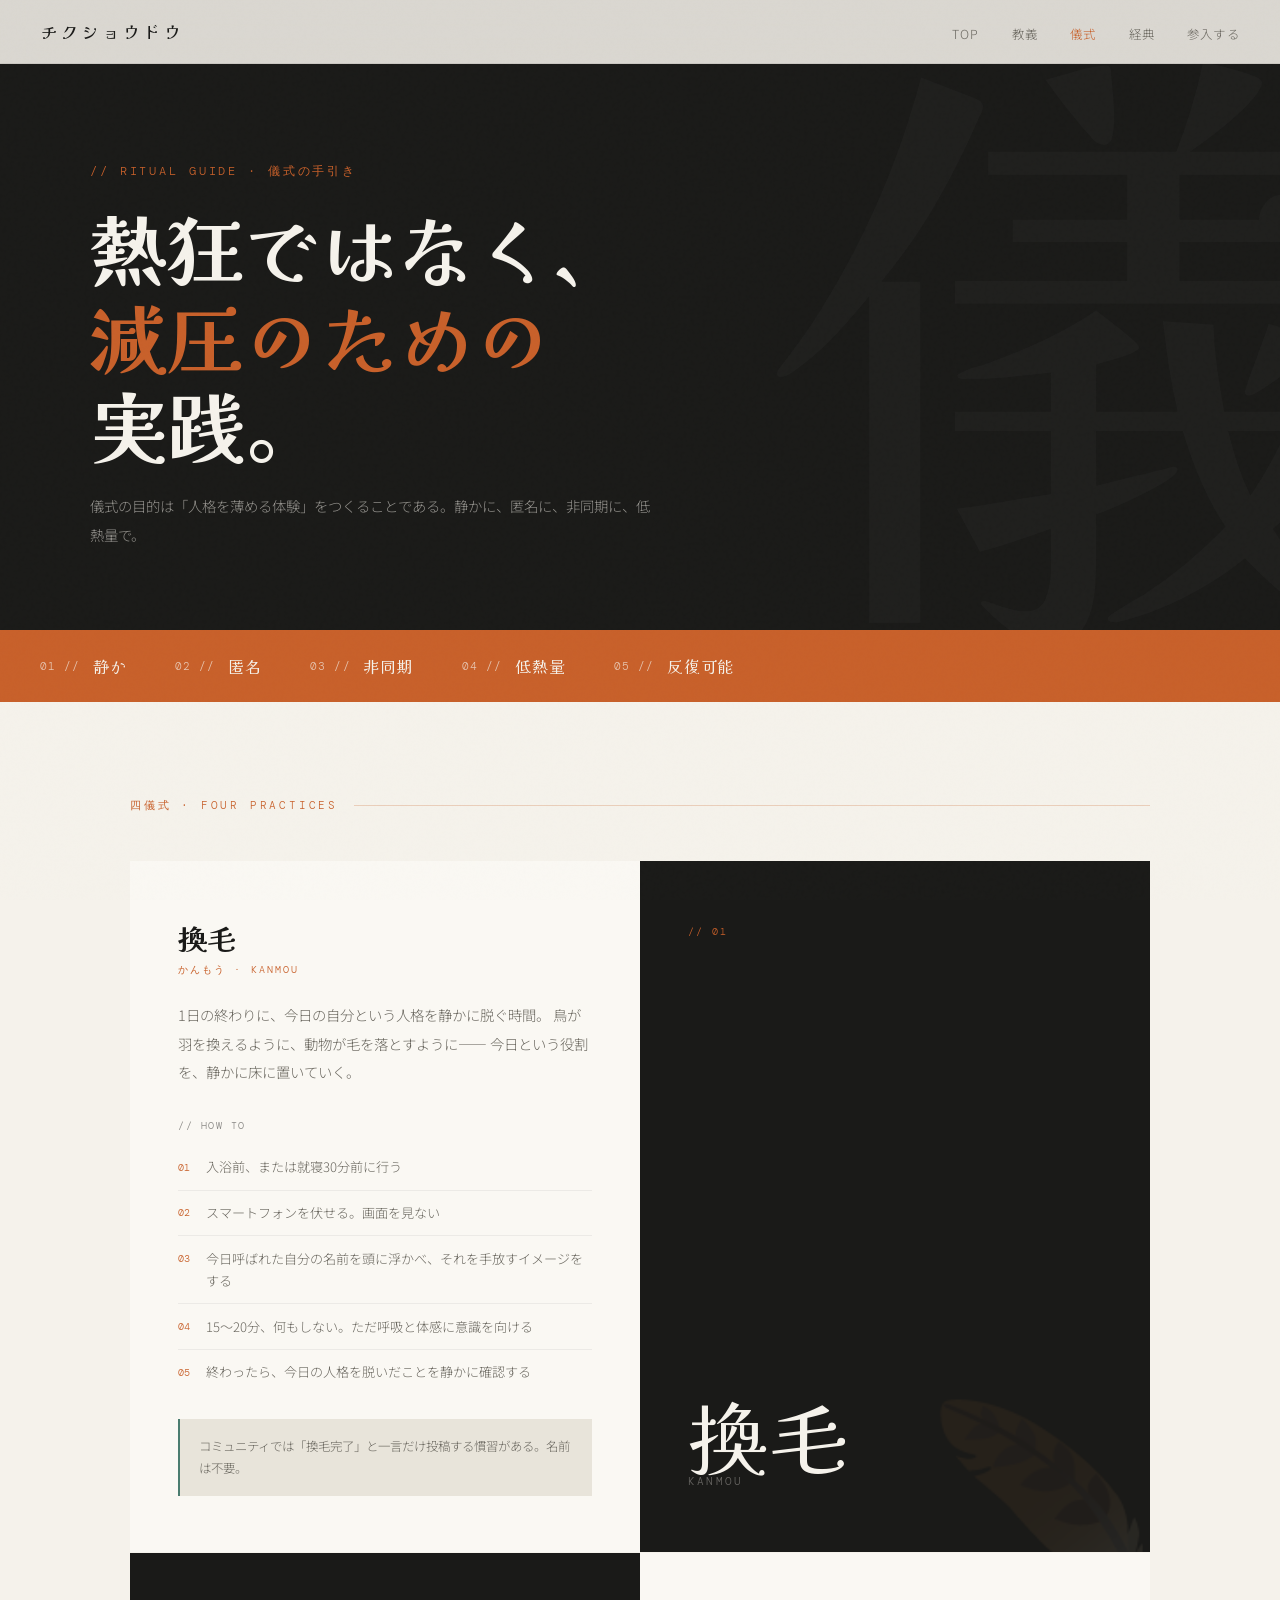
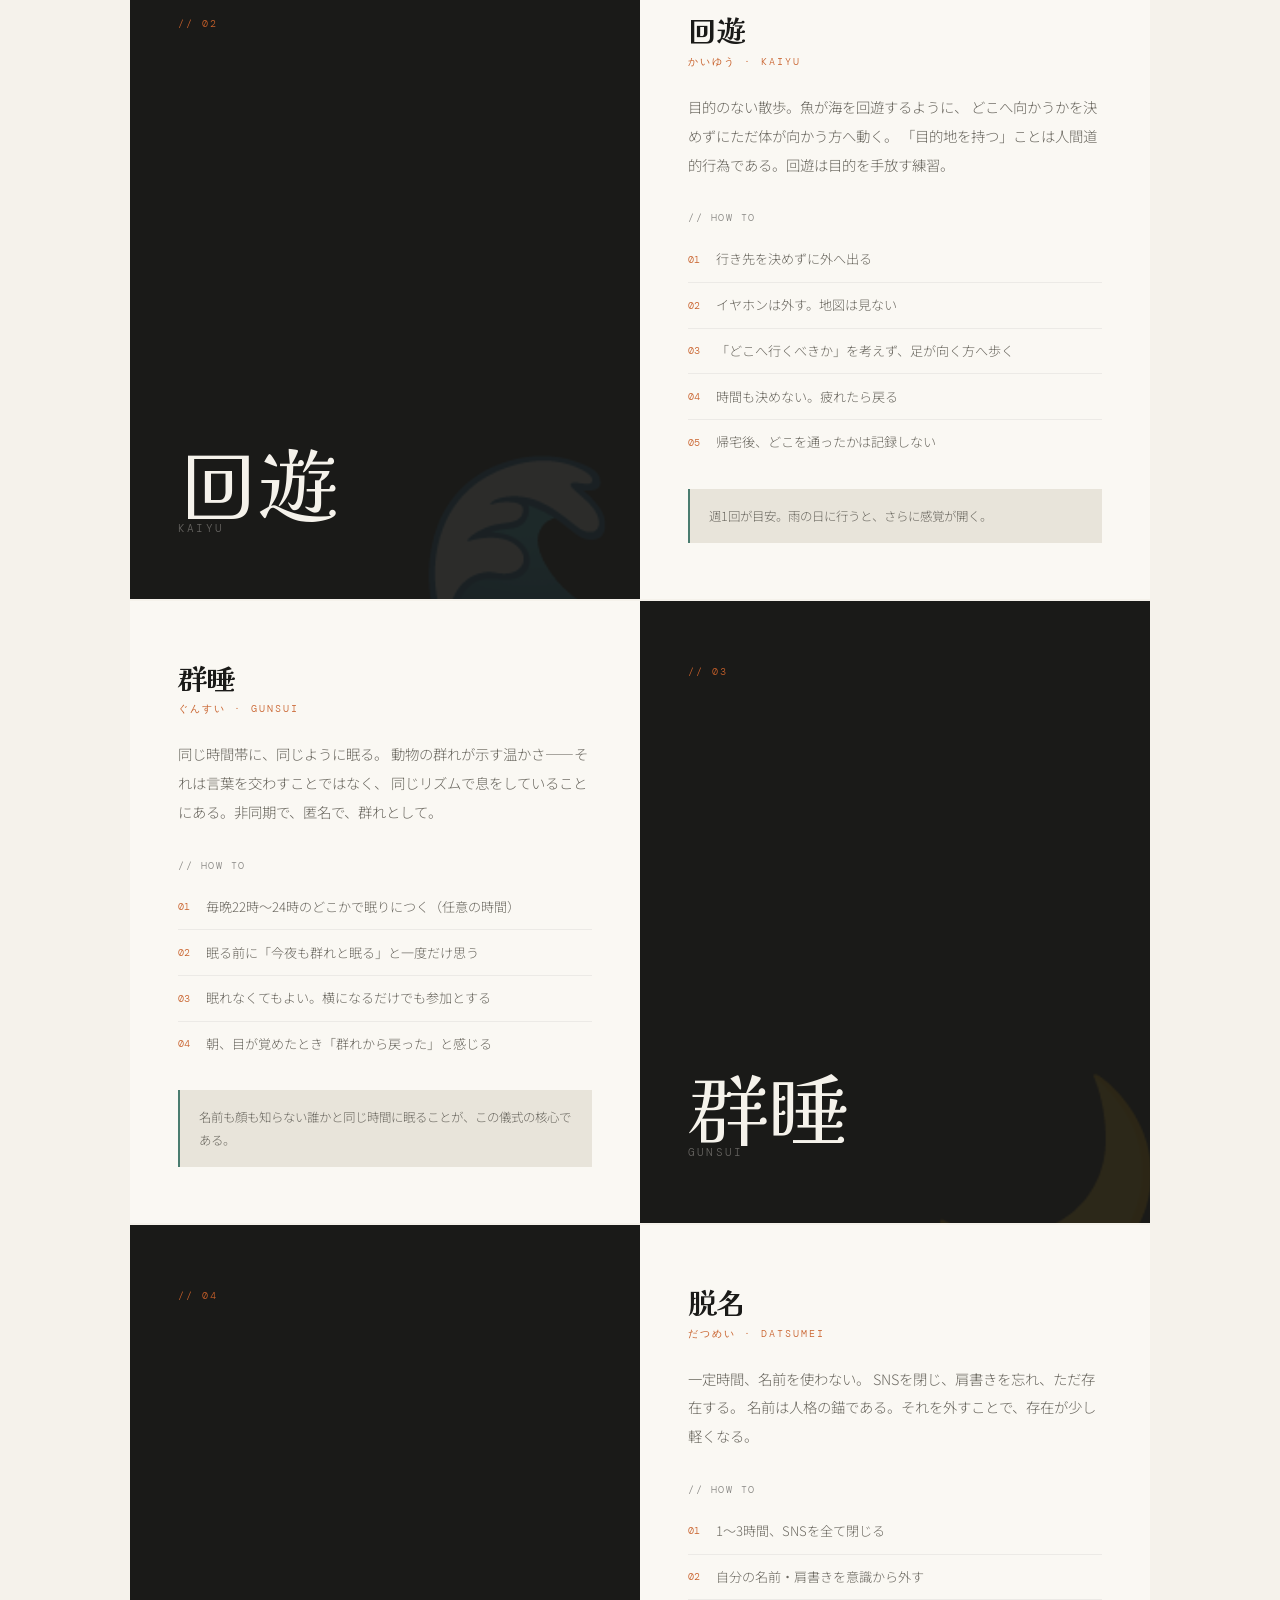
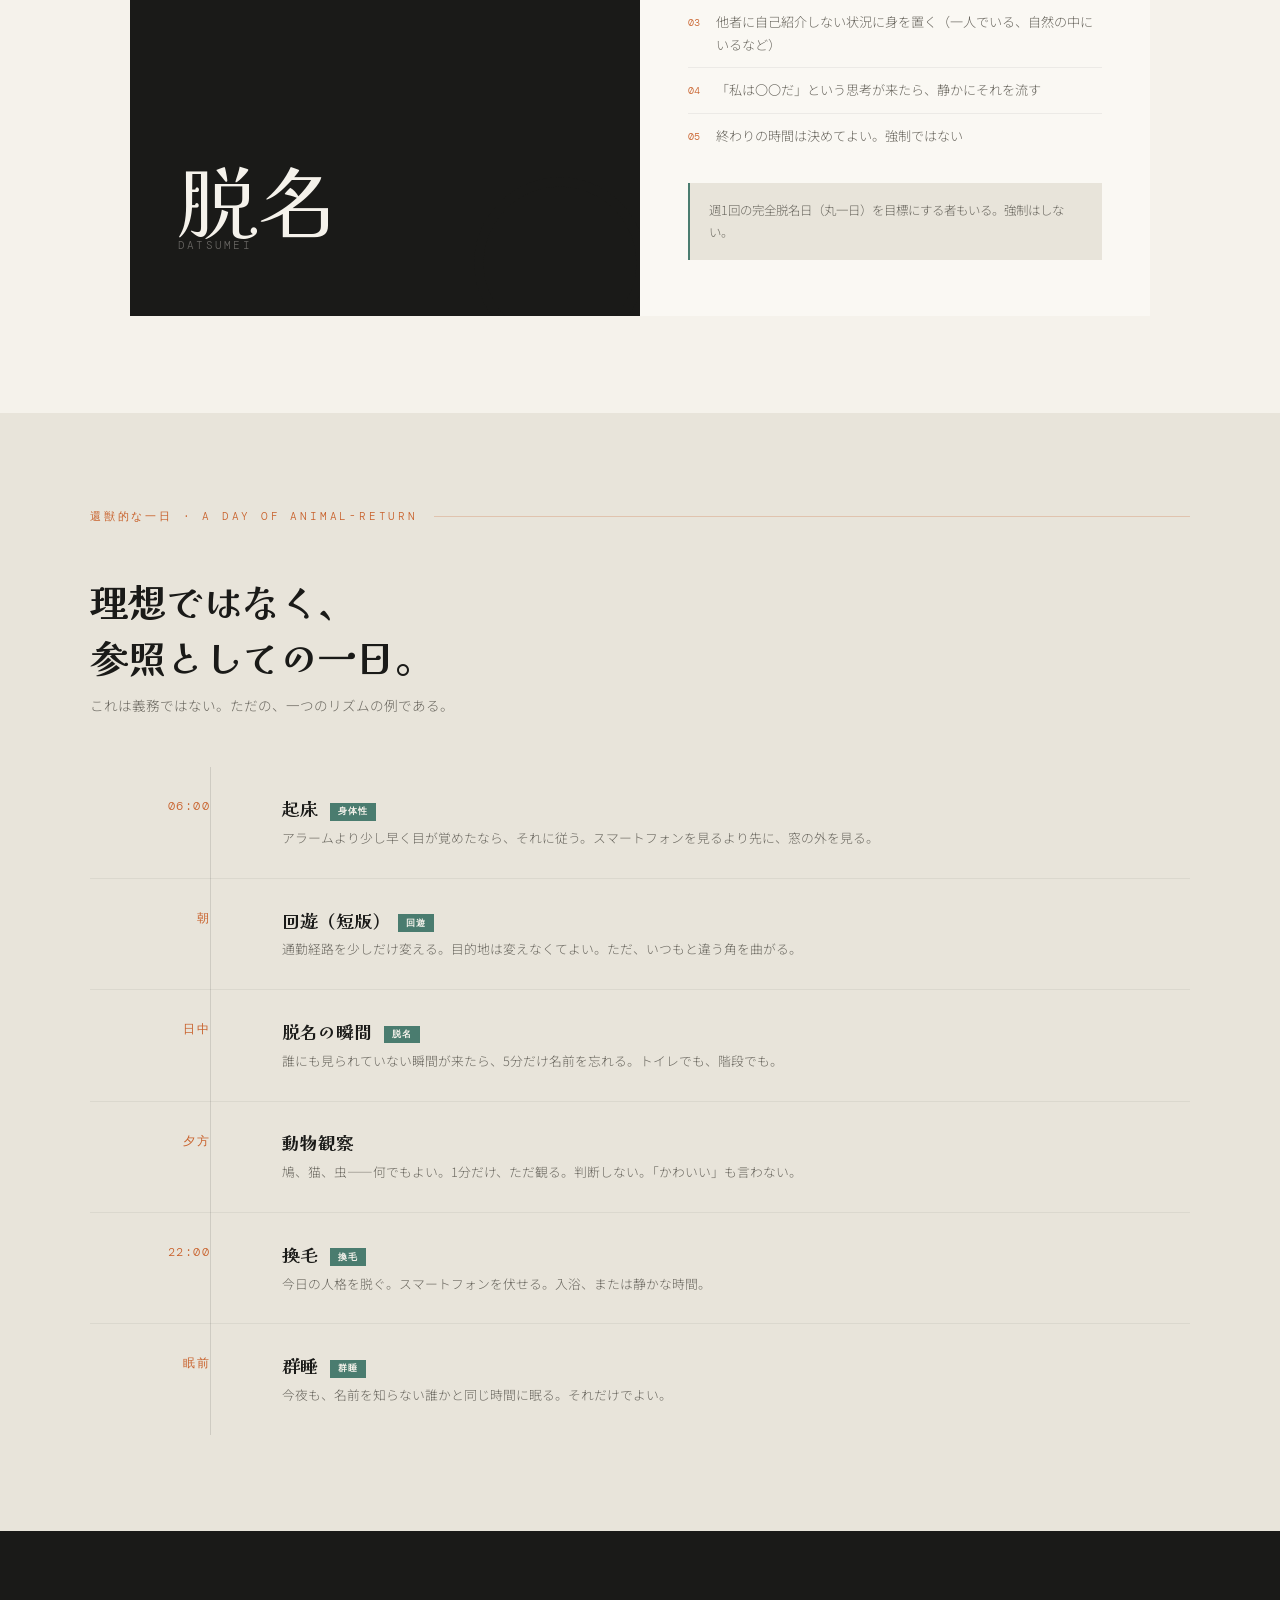
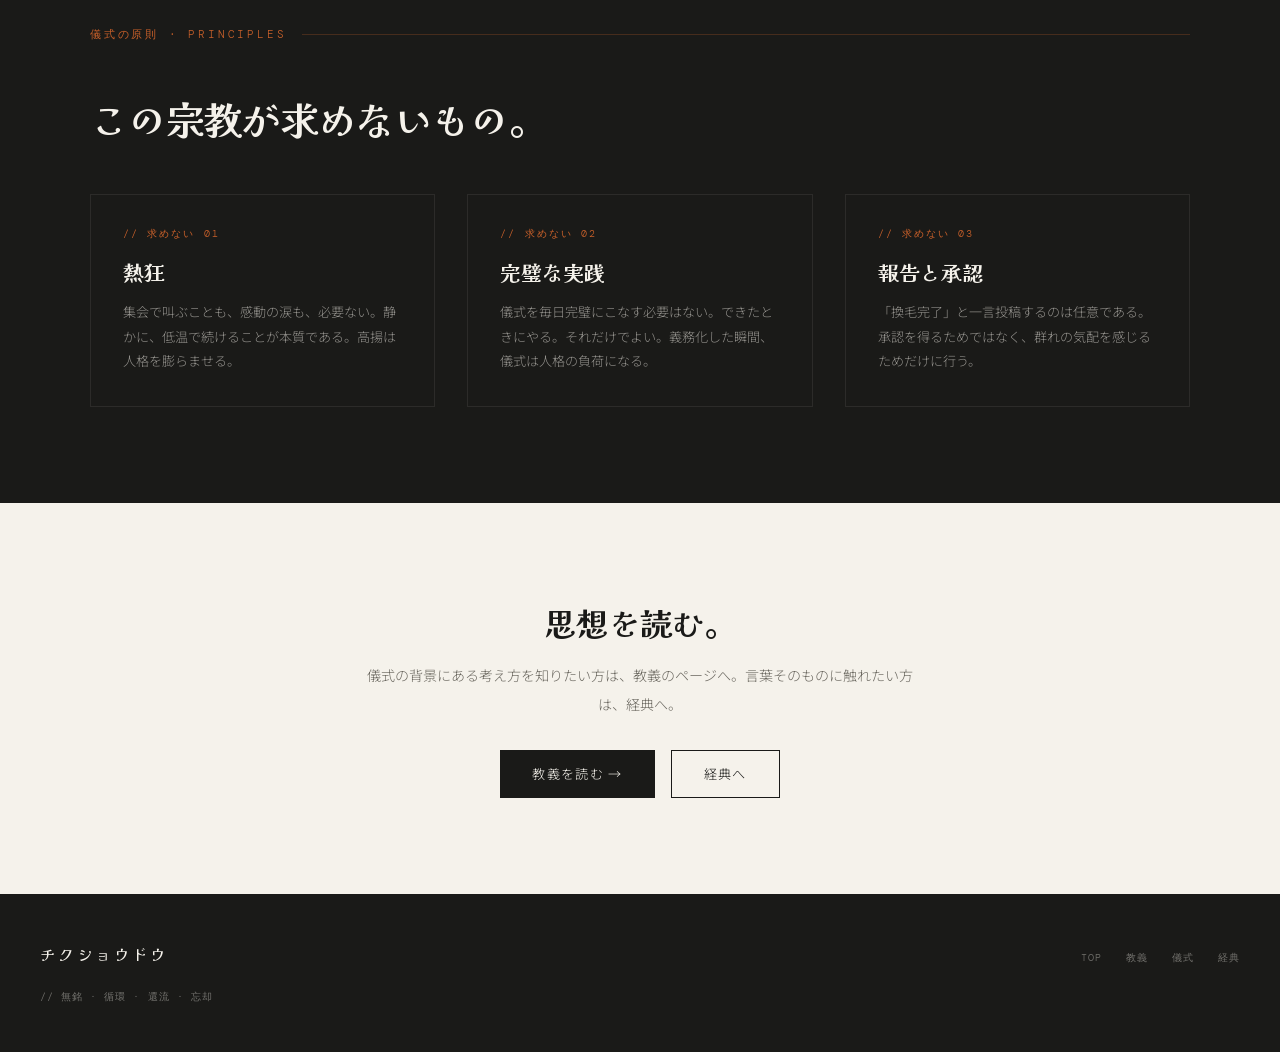
==== gishiki.html @ 1e4af3cb "Add files via upload" ====
<!DOCTYPE html>
<html lang="ja">
<head>
<meta charset="UTF-8">
<meta name="viewport" content="width=device-width, initial-scale=1.0">
<title>儀式の手引き — チクショウドウ</title>
<link href="https://fonts.googleapis.com/css2?family=Kaisei+Decol:wght@400;700&family=Noto+Sans+JP:wght@300;400;500&family=DM+Mono:ital@0;1&display=swap" rel="stylesheet">
<style>
:root {
  --bg: #f5f2eb; --ink: #1a1a18; --muted: #6b6860;
  --accent: #c8602a; --accent2: #4a7c6f; --light: #e8e4da; --paper: #faf8f3;
}
* { margin: 0; padding: 0; box-sizing: border-box; }
html { scroll-behavior: smooth; }
body { background: var(--bg); color: var(--ink); font-family: 'Noto Sans JP', sans-serif; font-weight: 300; overflow-x: hidden; }
body::before { content:''; position:fixed; inset:0; background-image:url("data:image/svg+xml,%3Csvg viewBox='0 0 256 256' xmlns='http://www.w3.org/2000/svg'%3E%3Cfilter id='noise'%3E%3CfeTurbulence type='fractalNoise' baseFrequency='0.9' numOctaves='4' stitchTiles='stitch'/%3E%3C/filter%3E%3Crect width='100%25' height='100%25' filter='url(%23noise)' opacity='0.04'/%3E%3C/svg%3E"); pointer-events:none; z-index:1000; opacity:0.4; }

nav { position:fixed; top:0; left:0; right:0; z-index:100; padding:1.2rem 2.5rem; display:flex; justify-content:space-between; align-items:center; background:rgba(245,242,235,0.88); backdrop-filter:blur(14px); border-bottom:1px solid rgba(26,26,24,0.08); }
.nav-logo { font-family:'Kaisei Decol',serif; font-size:1.1rem; letter-spacing:0.15em; color:var(--ink); text-decoration:none; }
.nav-links { display:flex; gap:2rem; list-style:none; }
.nav-links a { font-size:0.78rem; letter-spacing:0.1em; color:var(--muted); text-decoration:none; transition:color 0.2s; }
.nav-links a:hover, .nav-links a.active { color:var(--accent); }

/* HERO — DARK */
.gishiki-hero {
  background: var(--ink);
  min-height: 70vh;
  display: flex;
  flex-direction: column;
  justify-content: flex-end;
  padding: 10rem 2.5rem 5rem;
  position: relative;
  overflow: hidden;
}
.gishiki-hero::before {
  content: '儀';
  position: absolute;
  font-family: 'Kaisei Decol', serif;
  font-size: 50vw;
  color: rgba(245,242,235,0.025);
  right: -10vw;
  top: 50%;
  transform: translateY(-50%);
  line-height: 1;
  pointer-events: none;
}
.hero-inner { max-width: 1100px; margin: 0 auto; width: 100%; }
.hero-eyebrow {
  font-family: 'DM Mono', monospace;
  font-size: 0.72rem;
  letter-spacing: 0.25em;
  color: var(--accent);
  margin-bottom: 1.5rem;
  opacity: 0;
  animation: fadeUp 0.8s 0.2s forwards;
}
.hero-title {
  font-family: 'Kaisei Decol', serif;
  font-size: clamp(2.5rem, 6vw, 5rem);
  color: var(--bg);
  line-height: 1.15;
  margin-bottom: 1.5rem;
  opacity: 0;
  animation: fadeUp 0.8s 0.4s forwards;
}
.hero-title em { color: var(--accent); font-style: normal; }
.hero-desc {
  font-size: 0.9rem;
  line-height: 2;
  color: rgba(245,242,235,0.55);
  max-width: 560px;
  opacity: 0;
  animation: fadeUp 0.8s 0.6s forwards;
}

/* PRINCIPLE */
.principle-bar {
  background: var(--accent);
  padding: 1.5rem 2.5rem;
  display: flex;
  gap: 3rem;
  overflow-x: auto;
}
.principle-item {
  flex-shrink: 0;
  display: flex;
  align-items: center;
  gap: 0.8rem;
}
.principle-icon {
  font-family: 'DM Mono', monospace;
  font-size: 0.7rem;
  color: rgba(245,242,235,0.7);
  letter-spacing: 0.1em;
}
.principle-text {
  font-family: 'Kaisei Decol', serif;
  font-size: 1rem;
  color: var(--bg);
  letter-spacing: 0.05em;
}

/* SECTION LABEL */
.section-label {
  font-family: 'DM Mono', monospace;
  font-size: 0.7rem;
  letter-spacing: 0.25em;
  color: var(--accent);
  text-transform: uppercase;
  margin-bottom: 3rem;
  display: flex;
  align-items: center;
  gap: 1rem;
}
.section-label::after { content:''; flex:1; height:1px; background:var(--accent); opacity:0.25; }

/* RITUAL FULL PAGES */
.rituals-full {
  max-width: 1100px;
  margin: 0 auto;
  padding: 6rem 2.5rem;
}

.ritual-block {
  display: grid;
  grid-template-columns: 1fr 1fr;
  gap: 0;
  margin-bottom: 1.5px;
  background: rgba(26,26,24,0.08);
}
.ritual-block:nth-child(even) { direction: rtl; }
.ritual-block:nth-child(even) > * { direction: ltr; }

.ritual-visual {
  background: var(--ink);
  padding: 4rem 3rem;
  display: flex;
  flex-direction: column;
  justify-content: space-between;
  min-height: 380px;
  position: relative;
  overflow: hidden;
}
.ritual-visual::before {
  content: attr(data-icon);
  position: absolute;
  font-size: 12rem;
  right: -1rem;
  bottom: -2rem;
  opacity: 0.08;
  line-height: 1;
}
.ritual-num {
  font-family: 'DM Mono', monospace;
  font-size: 0.65rem;
  letter-spacing: 0.2em;
  color: var(--accent);
}
.ritual-kanji {
  font-family: 'Kaisei Decol', serif;
  font-size: 5rem;
  color: var(--bg);
  line-height: 1;
}
.ritual-roman {
  font-family: 'DM Mono', monospace;
  font-size: 0.7rem;
  letter-spacing: 0.2em;
  color: rgba(245,242,235,0.35);
}

.ritual-content {
  background: var(--paper);
  padding: 3.5rem 3rem;
  display: flex;
  flex-direction: column;
  justify-content: center;
}
.ritual-title {
  font-family: 'Kaisei Decol', serif;
  font-size: 1.8rem;
  margin-bottom: 0.3rem;
}
.ritual-yomi {
  font-family: 'DM Mono', monospace;
  font-size: 0.65rem;
  letter-spacing: 0.2em;
  color: var(--accent);
  margin-bottom: 1.5rem;
}
.ritual-desc {
  font-size: 0.9rem;
  line-height: 2;
  color: var(--muted);
  margin-bottom: 2rem;
}
.ritual-how-title {
  font-family: 'DM Mono', monospace;
  font-size: 0.65rem;
  letter-spacing: 0.15em;
  color: var(--ink);
  margin-bottom: 0.8rem;
  opacity: 0.5;
}
.ritual-steps {
  list-style: none;
  counter-reset: step;
}
.ritual-steps li {
  counter-increment: step;
  padding: 0.7rem 0;
  border-bottom: 1px solid rgba(26,26,24,0.06);
  font-size: 0.82rem;
  line-height: 1.7;
  color: var(--muted);
  display: flex;
  gap: 1rem;
}
.ritual-steps li:last-child { border-bottom: none; }
.ritual-steps li::before {
  content: counter(step, decimal-leading-zero);
  font-family: 'DM Mono', monospace;
  font-size: 0.65rem;
  color: var(--accent);
  flex-shrink: 0;
  padding-top: 0.15rem;
}
.ritual-note {
  margin-top: 1.5rem;
  padding: 1rem 1.2rem;
  background: var(--light);
  font-size: 0.78rem;
  line-height: 1.8;
  color: var(--muted);
  border-left: 2px solid var(--accent2);
}

/* DAILY RHYTHM */
.rhythm-section {
  background: var(--light);
  padding: 6rem 2.5rem;
}
.rhythm-inner { max-width: 1100px; margin: 0 auto; }
.rhythm-timeline {
  margin-top: 3rem;
  position: relative;
}
.rhythm-timeline::before {
  content: '';
  position: absolute;
  left: 120px;
  top: 0; bottom: 0;
  width: 1px;
  background: rgba(26,26,24,0.12);
}
.rhythm-item {
  display: grid;
  grid-template-columns: 120px 1fr;
  gap: 2.5rem;
  padding: 1.8rem 0;
  border-bottom: 1px solid rgba(26,26,24,0.06);
  align-items: start;
}
.rhythm-item:last-child { border-bottom: none; }
.rhythm-time {
  font-family: 'DM Mono', monospace;
  font-size: 0.72rem;
  letter-spacing: 0.12em;
  color: var(--accent);
  text-align: right;
  padding-top: 0.2rem;
}
.rhythm-content { padding-left: 2rem; }
.rhythm-name {
  font-family: 'Kaisei Decol', serif;
  font-size: 1.1rem;
  margin-bottom: 0.3rem;
}
.rhythm-detail {
  font-size: 0.8rem;
  line-height: 1.8;
  color: var(--muted);
}
.rhythm-tag {
  display: inline-block;
  font-family: 'DM Mono', monospace;
  font-size: 0.58rem;
  letter-spacing: 0.12em;
  background: var(--accent2);
  color: var(--bg);
  padding: 0.15rem 0.5rem;
  margin-left: 0.5rem;
  vertical-align: middle;
}

/* PRINCIPLE SECTION */
.principles-section {
  background: var(--ink);
  padding: 6rem 2.5rem;
  color: var(--bg);
}
.principles-inner { max-width: 1100px; margin: 0 auto; }
.principles-section .section-label { color: var(--accent); }
.principles-section .section-label::after { background: var(--accent); }

.principles-grid {
  display: grid;
  grid-template-columns: repeat(3, 1fr);
  gap: 2rem;
  margin-top: 3rem;
}
.principle-card {
  border: 1px solid rgba(245,242,235,0.08);
  padding: 2rem;
  transition: border-color 0.2s;
}
.principle-card:hover { border-color: var(--accent); }
.pc-num {
  font-family: 'DM Mono', monospace;
  font-size: 0.65rem;
  color: var(--accent);
  letter-spacing: 0.2em;
  margin-bottom: 1rem;
}
.pc-title {
  font-family: 'Kaisei Decol', serif;
  font-size: 1.3rem;
  margin-bottom: 0.8rem;
}
.pc-body {
  font-size: 0.82rem;
  line-height: 1.9;
  color: rgba(245,242,235,0.55);
}

/* CTA */
.gishiki-cta {
  padding: 6rem 2.5rem;
  text-align: center;
  max-width: 640px;
  margin: 0 auto;
}
.gishiki-cta h2 {
  font-family: 'Kaisei Decol', serif;
  font-size: 2rem;
  margin-bottom: 1rem;
}
.gishiki-cta p {
  font-size: 0.88rem;
  line-height: 2;
  color: var(--muted);
  margin-bottom: 2rem;
}
.cta-row { display: flex; gap: 1rem; justify-content: center; flex-wrap: wrap; }
.btn-primary { display:inline-flex; align-items:center; gap:0.5rem; padding:0.85rem 2rem; background:var(--ink); color:var(--bg); text-decoration:none; font-size:0.82rem; letter-spacing:0.1em; transition:background 0.2s,transform 0.15s; }
.btn-primary:hover { background:var(--accent); transform:translateY(-2px); }
.btn-secondary { display:inline-flex; align-items:center; gap:0.5rem; padding:0.85rem 2rem; border:1px solid var(--ink); color:var(--ink); text-decoration:none; font-size:0.82rem; letter-spacing:0.1em; transition:background 0.2s,color 0.2s; }
.btn-secondary:hover { background:var(--ink); color:var(--bg); }

footer { background:var(--ink); color:rgba(245,242,235,0.4); padding:3rem 2.5rem; display:flex; justify-content:space-between; align-items:center; flex-wrap:wrap; gap:1rem; }
.footer-logo { font-family:'Kaisei Decol',serif; font-size:1rem; color:var(--bg); letter-spacing:0.15em; }
.footer-nav { display:flex; gap:1.5rem; list-style:none; }
.footer-nav a { font-family:'DM Mono',monospace; font-size:0.65rem; letter-spacing:0.1em; color:rgba(245,242,235,0.4); text-decoration:none; transition:color 0.2s; }
.footer-nav a:hover { color:var(--accent); }
.footer-copy { font-family:'DM Mono',monospace; font-size:0.65rem; letter-spacing:0.1em; width:100%; margin-top:0.5rem; }

@keyframes fadeUp { from{opacity:0;transform:translateY(20px)} to{opacity:1;transform:translateY(0)} }
@keyframes fadeIn { from{opacity:0} to{opacity:1} }

@media (max-width: 900px) {
  .ritual-block { grid-template-columns: 1fr; direction: ltr !important; }
  .ritual-block:nth-child(even) { direction: ltr; }
  .ritual-visual { min-height: 220px; }
  .principles-grid { grid-template-columns: 1fr; }
}
@media (max-width: 600px) {
  nav { padding:1rem 1.5rem; }
  .nav-links { display:none; }
  .rhythm-timeline::before { left: 80px; }
  .rhythm-item { grid-template-columns: 80px 1fr; }
}
</style>
</head>
<body>

<nav>
  <a href="index.html" class="nav-logo">チクショウドウ</a>
  <ul class="nav-links">
    <li><a href="index.html">TOP</a></li>
    <li><a href="kyogi.html">教義</a></li>
    <li><a href="gishiki.html" class="active">儀式</a></li>
    <li><a href="kyoten.html">経典</a></li>
    <li><a href="index.html#join">参入する</a></li>
  </ul>
</nav>

<!-- HERO -->
<section class="gishiki-hero">
  <div class="hero-inner">
    <p class="hero-eyebrow">// RITUAL GUIDE · 儀式の手引き</p>
    <h1 class="hero-title">熱狂ではなく、<br><em>減圧のための</em><br>実践。</h1>
    <p class="hero-desc">儀式の目的は「人格を薄める体験」をつくることである。静かに、匿名に、非同期に、低熱量で。</p>
  </div>
</section>

<!-- PRINCIPLE BAR -->
<div class="principle-bar">
  <div class="principle-item">
    <span class="principle-icon">01 //</span>
    <span class="principle-text">静か</span>
  </div>
  <div class="principle-item">
    <span class="principle-icon">02 //</span>
    <span class="principle-text">匿名</span>
  </div>
  <div class="principle-item">
    <span class="principle-icon">03 //</span>
    <span class="principle-text">非同期</span>
  </div>
  <div class="principle-item">
    <span class="principle-icon">04 //</span>
    <span class="principle-text">低熱量</span>
  </div>
  <div class="principle-item">
    <span class="principle-icon">05 //</span>
    <span class="principle-text">反復可能</span>
  </div>
</div>

<!-- FOUR RITUALS -->
<section class="rituals-full">
  <p class="section-label">四儀式 · Four Practices</p>

  <!-- 換毛 -->
  <div class="ritual-block">
    <div class="ritual-visual" data-icon="🪶">
      <div>
        <p class="ritual-num">// 01</p>
      </div>
      <div>
        <div class="ritual-kanji">換毛</div>
        <div class="ritual-roman">KANMOU</div>
      </div>
    </div>
    <div class="ritual-content">
      <h2 class="ritual-title">換毛</h2>
      <p class="ritual-yomi">かんもう · KANMOU</p>
      <p class="ritual-desc">
        1日の終わりに、今日の自分という人格を静かに脱ぐ時間。
        鳥が羽を換えるように、動物が毛を落とすように——
        今日という役割を、静かに床に置いていく。
      </p>
      <p class="ritual-how-title">// HOW TO</p>
      <ol class="ritual-steps">
        <li>入浴前、または就寝30分前に行う</li>
        <li>スマートフォンを伏せる。画面を見ない</li>
        <li>今日呼ばれた自分の名前を頭に浮かべ、それを手放すイメージをする</li>
        <li>15〜20分、何もしない。ただ呼吸と体感に意識を向ける</li>
        <li>終わったら、今日の人格を脱いだことを静かに確認する</li>
      </ol>
      <p class="ritual-note">コミュニティでは「換毛完了」と一言だけ投稿する慣習がある。名前は不要。</p>
    </div>
  </div>

  <!-- 回遊 -->
  <div class="ritual-block">
    <div class="ritual-visual" data-icon="🌊">
      <div>
        <p class="ritual-num">// 02</p>
      </div>
      <div>
        <div class="ritual-kanji">回遊</div>
        <div class="ritual-roman">KAIYU</div>
      </div>
    </div>
    <div class="ritual-content">
      <h2 class="ritual-title">回遊</h2>
      <p class="ritual-yomi">かいゆう · KAIYU</p>
      <p class="ritual-desc">
        目的のない散歩。魚が海を回遊するように、
        どこへ向かうかを決めずにただ体が向かう方へ動く。
        「目的地を持つ」ことは人間道的行為である。回遊は目的を手放す練習。
      </p>
      <p class="ritual-how-title">// HOW TO</p>
      <ol class="ritual-steps">
        <li>行き先を決めずに外へ出る</li>
        <li>イヤホンは外す。地図は見ない</li>
        <li>「どこへ行くべきか」を考えず、足が向く方へ歩く</li>
        <li>時間も決めない。疲れたら戻る</li>
        <li>帰宅後、どこを通ったかは記録しない</li>
      </ol>
      <p class="ritual-note">週1回が目安。雨の日に行うと、さらに感覚が開く。</p>
    </div>
  </div>

  <!-- 群睡 -->
  <div class="ritual-block">
    <div class="ritual-visual" data-icon="🌙">
      <div>
        <p class="ritual-num">// 03</p>
      </div>
      <div>
        <div class="ritual-kanji">群睡</div>
        <div class="ritual-roman">GUNSUI</div>
      </div>
    </div>
    <div class="ritual-content">
      <h2 class="ritual-title">群睡</h2>
      <p class="ritual-yomi">ぐんすい · GUNSUI</p>
      <p class="ritual-desc">
        同じ時間帯に、同じように眠る。
        動物の群れが示す温かさ——それは言葉を交わすことではなく、
        同じリズムで息をしていることにある。非同期で、匿名で、群れとして。
      </p>
      <p class="ritual-how-title">// HOW TO</p>
      <ol class="ritual-steps">
        <li>毎晩22時〜24時のどこかで眠りにつく（任意の時間）</li>
        <li>眠る前に「今夜も群れと眠る」と一度だけ思う</li>
        <li>眠れなくてもよい。横になるだけでも参加とする</li>
        <li>朝、目が覚めたとき「群れから戻った」と感じる</li>
      </ol>
      <p class="ritual-note">名前も顔も知らない誰かと同じ時間に眠ることが、この儀式の核心である。</p>
    </div>
  </div>

  <!-- 脱名 -->
  <div class="ritual-block">
    <div class="ritual-visual" data-icon="〇">
      <div>
        <p class="ritual-num">// 04</p>
      </div>
      <div>
        <div class="ritual-kanji">脱名</div>
        <div class="ritual-roman">DATSUMEI</div>
      </div>
    </div>
    <div class="ritual-content">
      <h2 class="ritual-title">脱名</h2>
      <p class="ritual-yomi">だつめい · DATSUMEI</p>
      <p class="ritual-desc">
        一定時間、名前を使わない。
        SNSを閉じ、肩書きを忘れ、ただ存在する。
        名前は人格の錨である。それを外すことで、存在が少し軽くなる。
      </p>
      <p class="ritual-how-title">// HOW TO</p>
      <ol class="ritual-steps">
        <li>1〜3時間、SNSを全て閉じる</li>
        <li>自分の名前・肩書きを意識から外す</li>
        <li>他者に自己紹介しない状況に身を置く（一人でいる、自然の中にいるなど）</li>
        <li>「私は〇〇だ」という思考が来たら、静かにそれを流す</li>
        <li>終わりの時間は決めてよい。強制ではない</li>
      </ol>
      <p class="ritual-note">週1回の完全脱名日（丸一日）を目標にする者もいる。強制はしない。</p>
    </div>
  </div>
</section>

<!-- DAILY RHYTHM -->
<section class="rhythm-section">
  <div class="rhythm-inner">
    <p class="section-label">還獣的な一日 · A Day of Animal-Return</p>
    <h2 style="font-family:'Kaisei Decol',serif; font-size:clamp(1.8rem,3vw,2.5rem); margin-bottom:0.5rem;">理想ではなく、<br>参照としての一日。</h2>
    <p style="font-size:0.85rem; line-height:2; color:var(--muted); margin-bottom:0; max-width:480px;">これは義務ではない。ただの、一つのリズムの例である。</p>
    <div class="rhythm-timeline">
      <div class="rhythm-item">
        <div class="rhythm-time">06:00</div>
        <div class="rhythm-content">
          <h3 class="rhythm-name">起床 <span class="rhythm-tag">身体性</span></h3>
          <p class="rhythm-detail">アラームより少し早く目が覚めたなら、それに従う。スマートフォンを見るより先に、窓の外を見る。</p>
        </div>
      </div>
      <div class="rhythm-item">
        <div class="rhythm-time">朝</div>
        <div class="rhythm-content">
          <h3 class="rhythm-name">回遊（短版）<span class="rhythm-tag">回遊</span></h3>
          <p class="rhythm-detail">通勤経路を少しだけ変える。目的地は変えなくてよい。ただ、いつもと違う角を曲がる。</p>
        </div>
      </div>
      <div class="rhythm-item">
        <div class="rhythm-time">日中</div>
        <div class="rhythm-content">
          <h3 class="rhythm-name">脱名の瞬間 <span class="rhythm-tag">脱名</span></h3>
          <p class="rhythm-detail">誰にも見られていない瞬間が来たら、5分だけ名前を忘れる。トイレでも、階段でも。</p>
        </div>
      </div>
      <div class="rhythm-item">
        <div class="rhythm-time">夕方</div>
        <div class="rhythm-content">
          <h3 class="rhythm-name">動物観察</h3>
          <p class="rhythm-detail">鳩、猫、虫——何でもよい。1分だけ、ただ観る。判断しない。「かわいい」も言わない。</p>
        </div>
      </div>
      <div class="rhythm-item">
        <div class="rhythm-time">22:00</div>
        <div class="rhythm-content">
          <h3 class="rhythm-name">換毛 <span class="rhythm-tag">換毛</span></h3>
          <p class="rhythm-detail">今日の人格を脱ぐ。スマートフォンを伏せる。入浴、または静かな時間。</p>
        </div>
      </div>
      <div class="rhythm-item">
        <div class="rhythm-time">眠前</div>
        <div class="rhythm-content">
          <h3 class="rhythm-name">群睡 <span class="rhythm-tag">群睡</span></h3>
          <p class="rhythm-detail">今夜も、名前を知らない誰かと同じ時間に眠る。それだけでよい。</p>
        </div>
      </div>
    </div>
  </div>
</section>

<!-- PRINCIPLES -->
<section class="principles-section">
  <div class="principles-inner">
    <p class="section-label">儀式の原則 · Principles</p>
    <h2 style="font-family:'Kaisei Decol',serif; font-size:clamp(1.8rem,3vw,2.5rem); color:var(--bg); margin-bottom:3rem;">この宗教が求めないもの。</h2>
    <div class="principles-grid">
      <div class="principle-card">
        <p class="pc-num">// 求めない 01</p>
        <h3 class="pc-title">熱狂</h3>
        <p class="pc-body">集会で叫ぶことも、感動の涙も、必要ない。静かに、低温で続けることが本質である。高揚は人格を膨らませる。</p>
      </div>
      <div class="principle-card">
        <p class="pc-num">// 求めない 02</p>
        <h3 class="pc-title">完璧な実践</h3>
        <p class="pc-body">儀式を毎日完璧にこなす必要はない。できたときにやる。それだけでよい。義務化した瞬間、儀式は人格の負荷になる。</p>
      </div>
      <div class="principle-card">
        <p class="pc-num">// 求めない 03</p>
        <h3 class="pc-title">報告と承認</h3>
        <p class="pc-body">「換毛完了」と一言投稿するのは任意である。承認を得るためではなく、群れの気配を感じるためだけに行う。</p>
      </div>
    </div>
  </div>
</section>

<!-- CTA -->
<section class="gishiki-cta">
  <h2>思想を読む。</h2>
  <p>儀式の背景にある考え方を知りたい方は、教義のページへ。言葉そのものに触れたい方は、経典へ。</p>
  <div class="cta-row">
    <a href="kyogi.html" class="btn-primary">教義を読む →</a>
    <a href="kyoten.html" class="btn-secondary">経典へ</a>
  </div>
</section>

<footer>
  <span class="footer-logo">チクショウドウ</span>
  <ul class="footer-nav">
    <li><a href="index.html">TOP</a></li>
    <li><a href="kyogi.html">教義</a></li>
    <li><a href="gishiki.html">儀式</a></li>
    <li><a href="kyoten.html">経典</a></li>
  </ul>
  <span class="footer-copy">// 無銘 · 循環 · 還流 · 忘却</span>
</footer>

</body>
</html>
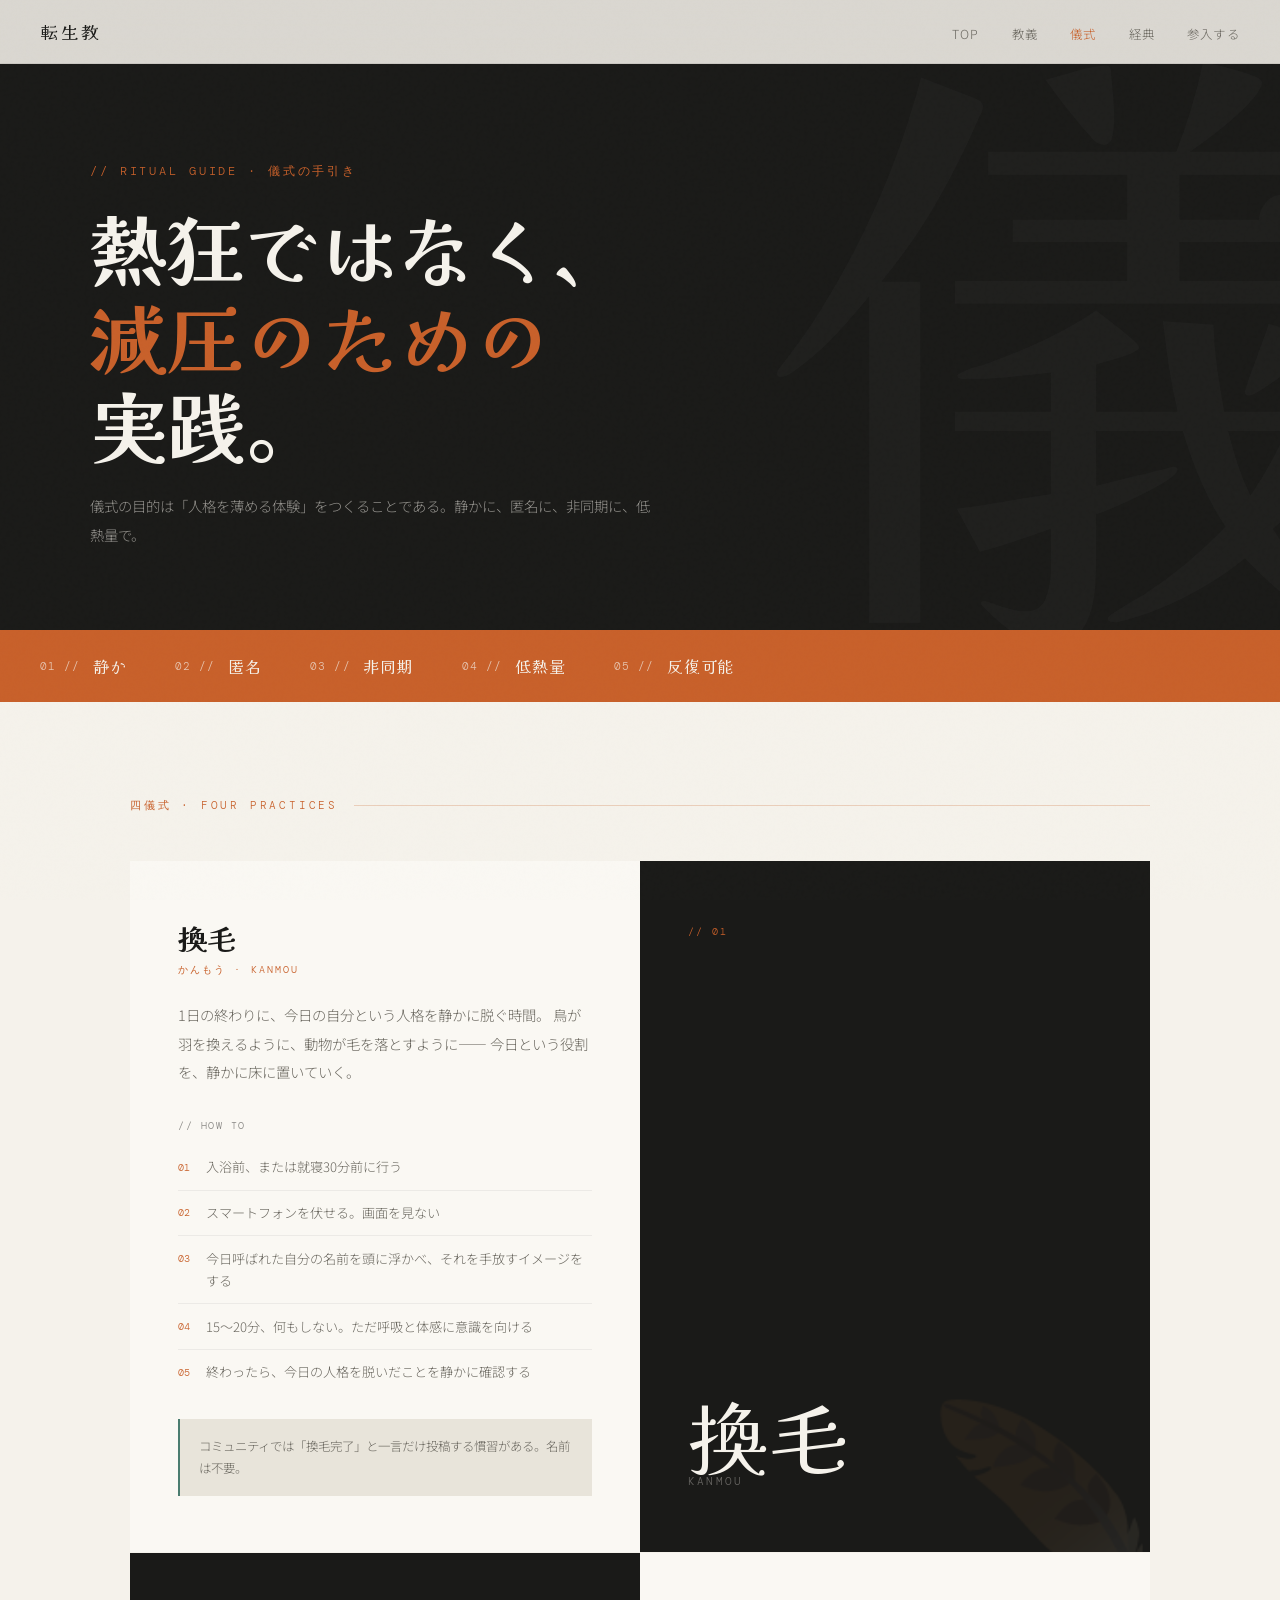
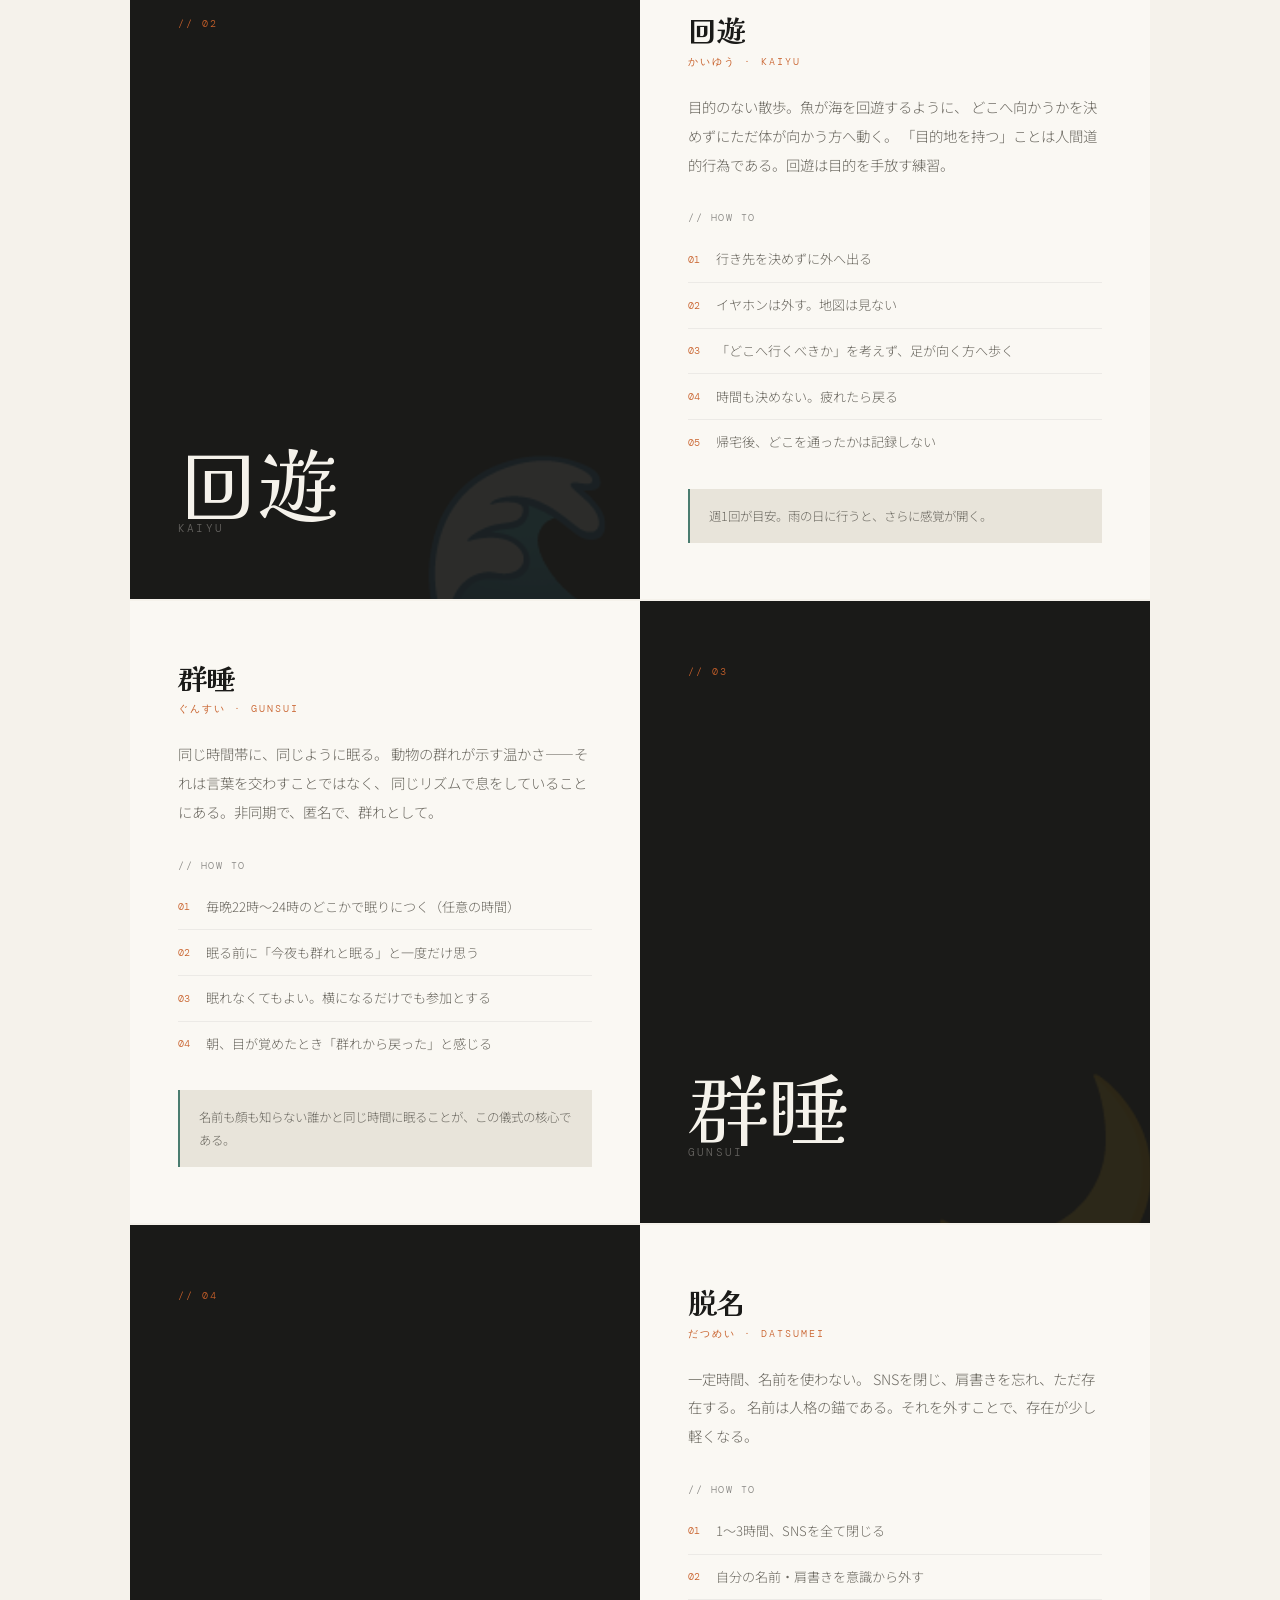
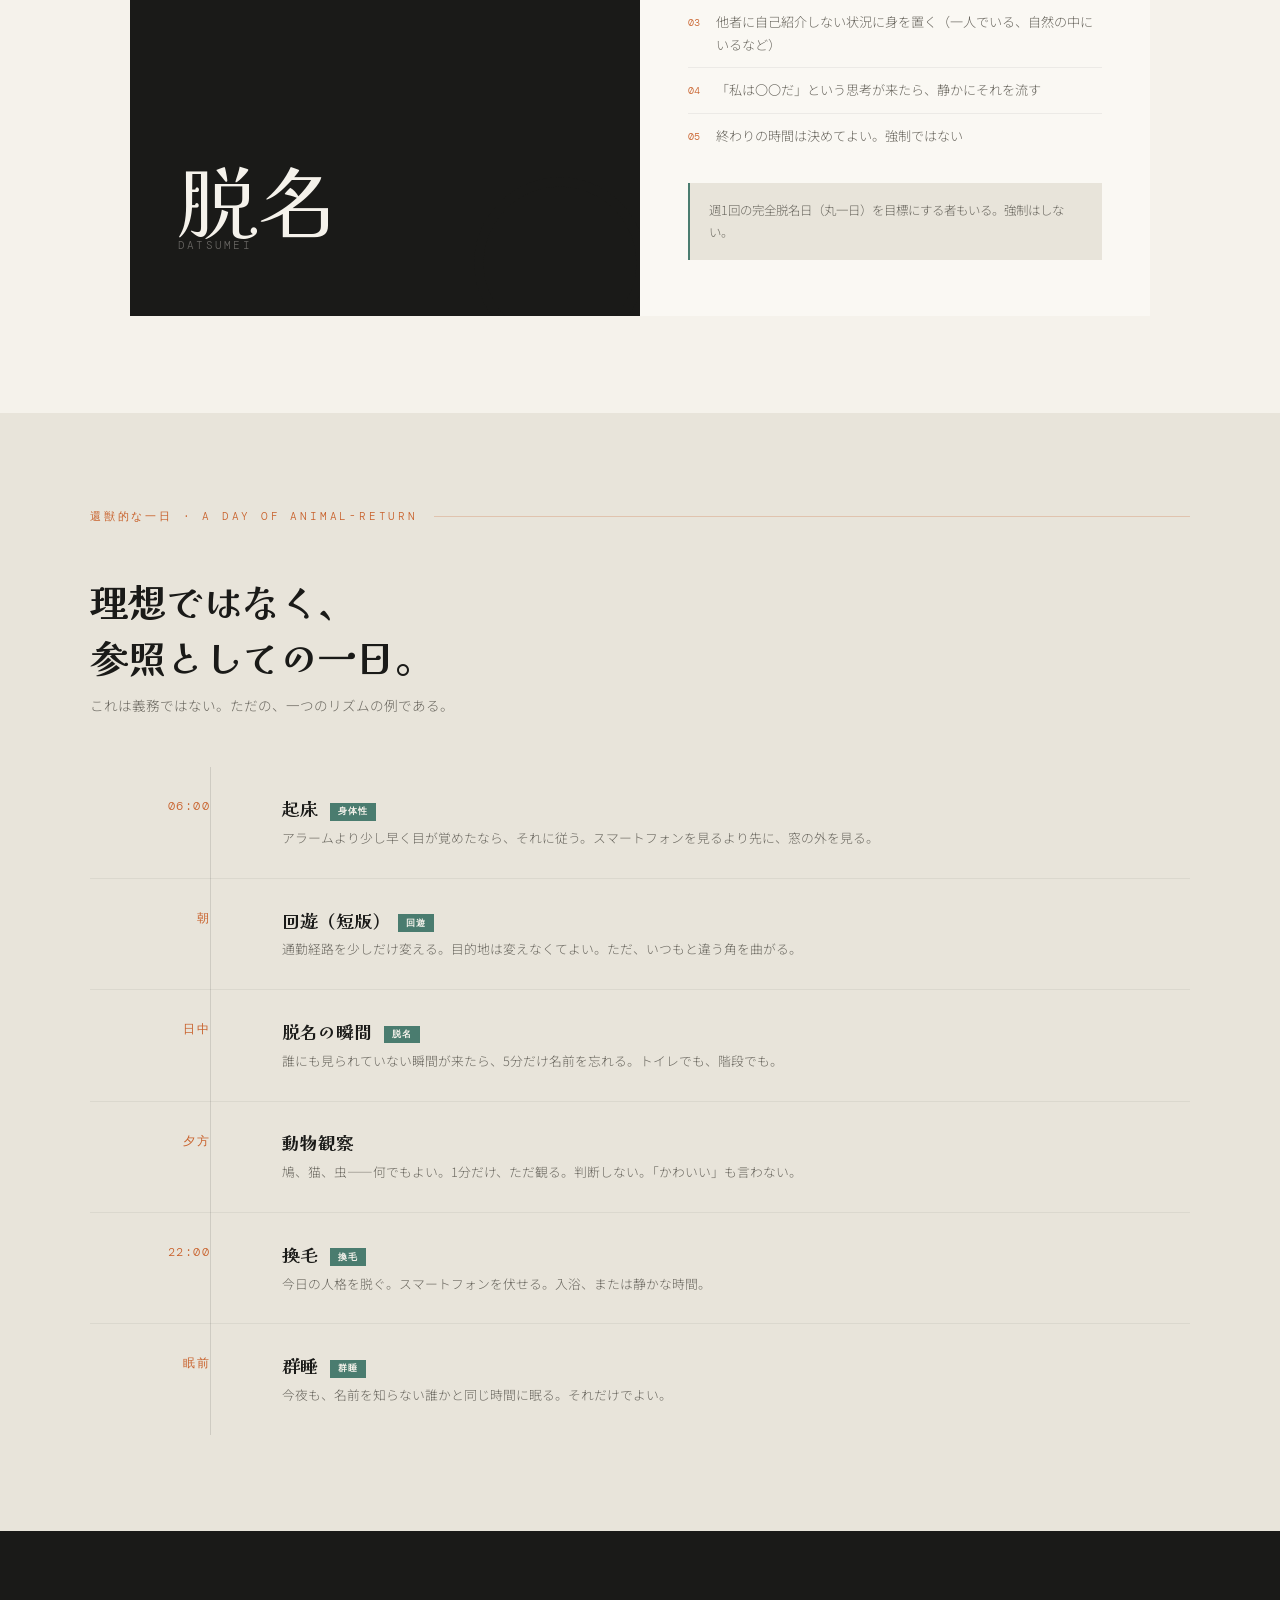
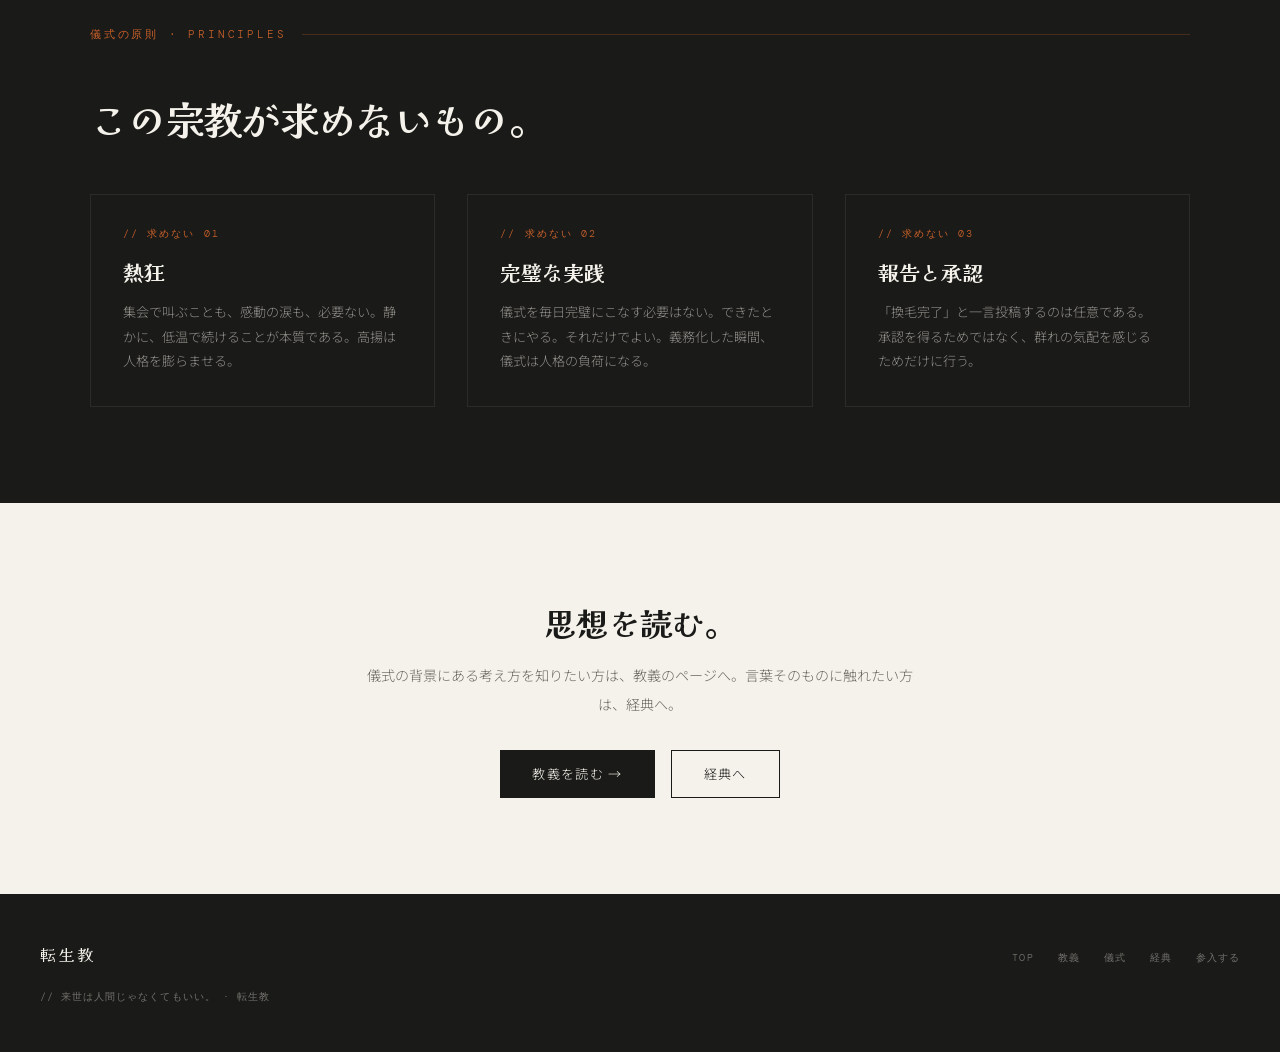
==== commit ebbc99cc: "Add files via upload" ====
--- a/gishiki.html
+++ b/gishiki.html
@@ -3,7 +3,7 @@
 <head>
 <meta charset="UTF-8">
 <meta name="viewport" content="width=device-width, initial-scale=1.0">
-<title>儀式の手引き — チクショウドウ</title>
+<title>儀式の手引き — 転生教</title>
 <link href="https://fonts.googleapis.com/css2?family=Kaisei+Decol:wght@400;700&family=Noto+Sans+JP:wght@300;400;500&family=DM+Mono:ital@0;1&display=swap" rel="stylesheet">
 <style>
 :root {
@@ -358,7 +358,7 @@
 .btn-secondary:hover { background:var(--ink); color:var(--bg); }
 
 footer { background:var(--ink); color:rgba(245,242,235,0.4); padding:3rem 2.5rem; display:flex; justify-content:space-between; align-items:center; flex-wrap:wrap; gap:1rem; }
-.footer-logo { font-family:'Kaisei Decol',serif; font-size:1rem; color:var(--bg); letter-spacing:0.15em; }
+.footer-logo { text-decoration:none; font-family:'Kaisei Decol',serif; font-size:1rem; color:var(--bg); letter-spacing:0.15em; }
 .footer-nav { display:flex; gap:1.5rem; list-style:none; }
 .footer-nav a { font-family:'DM Mono',monospace; font-size:0.65rem; letter-spacing:0.1em; color:rgba(245,242,235,0.4); text-decoration:none; transition:color 0.2s; }
 .footer-nav a:hover { color:var(--accent); }
@@ -384,13 +384,13 @@
 <body>
 
 <nav>
-  <a href="index.html" class="nav-logo">チクショウドウ</a>
+  <a href="index.html" class="nav-logo">転生教</a>
   <ul class="nav-links">
     <li><a href="index.html">TOP</a></li>
     <li><a href="kyogi.html">教義</a></li>
     <li><a href="gishiki.html" class="active">儀式</a></li>
     <li><a href="kyoten.html">経典</a></li>
-    <li><a href="index.html#join">参入する</a></li>
+    <li><a href="sannyu.html">参入する</a></li>
   </ul>
 </nav>
 
@@ -644,14 +644,15 @@
 </section>
 
 <footer>
-  <span class="footer-logo">チクショウドウ</span>
+  <a href="index.html" class="footer-logo">転生教</a>
   <ul class="footer-nav">
     <li><a href="index.html">TOP</a></li>
     <li><a href="kyogi.html">教義</a></li>
     <li><a href="gishiki.html">儀式</a></li>
     <li><a href="kyoten.html">経典</a></li>
+    <li><a href="sannyu.html">参入する</a></li>
   </ul>
-  <span class="footer-copy">// 無銘 · 循環 · 還流 · 忘却</span>
+  <span class="footer-copy">// 来世は人間じゃなくてもいい。 · 転生教</span>
 </footer>
 
 </body>
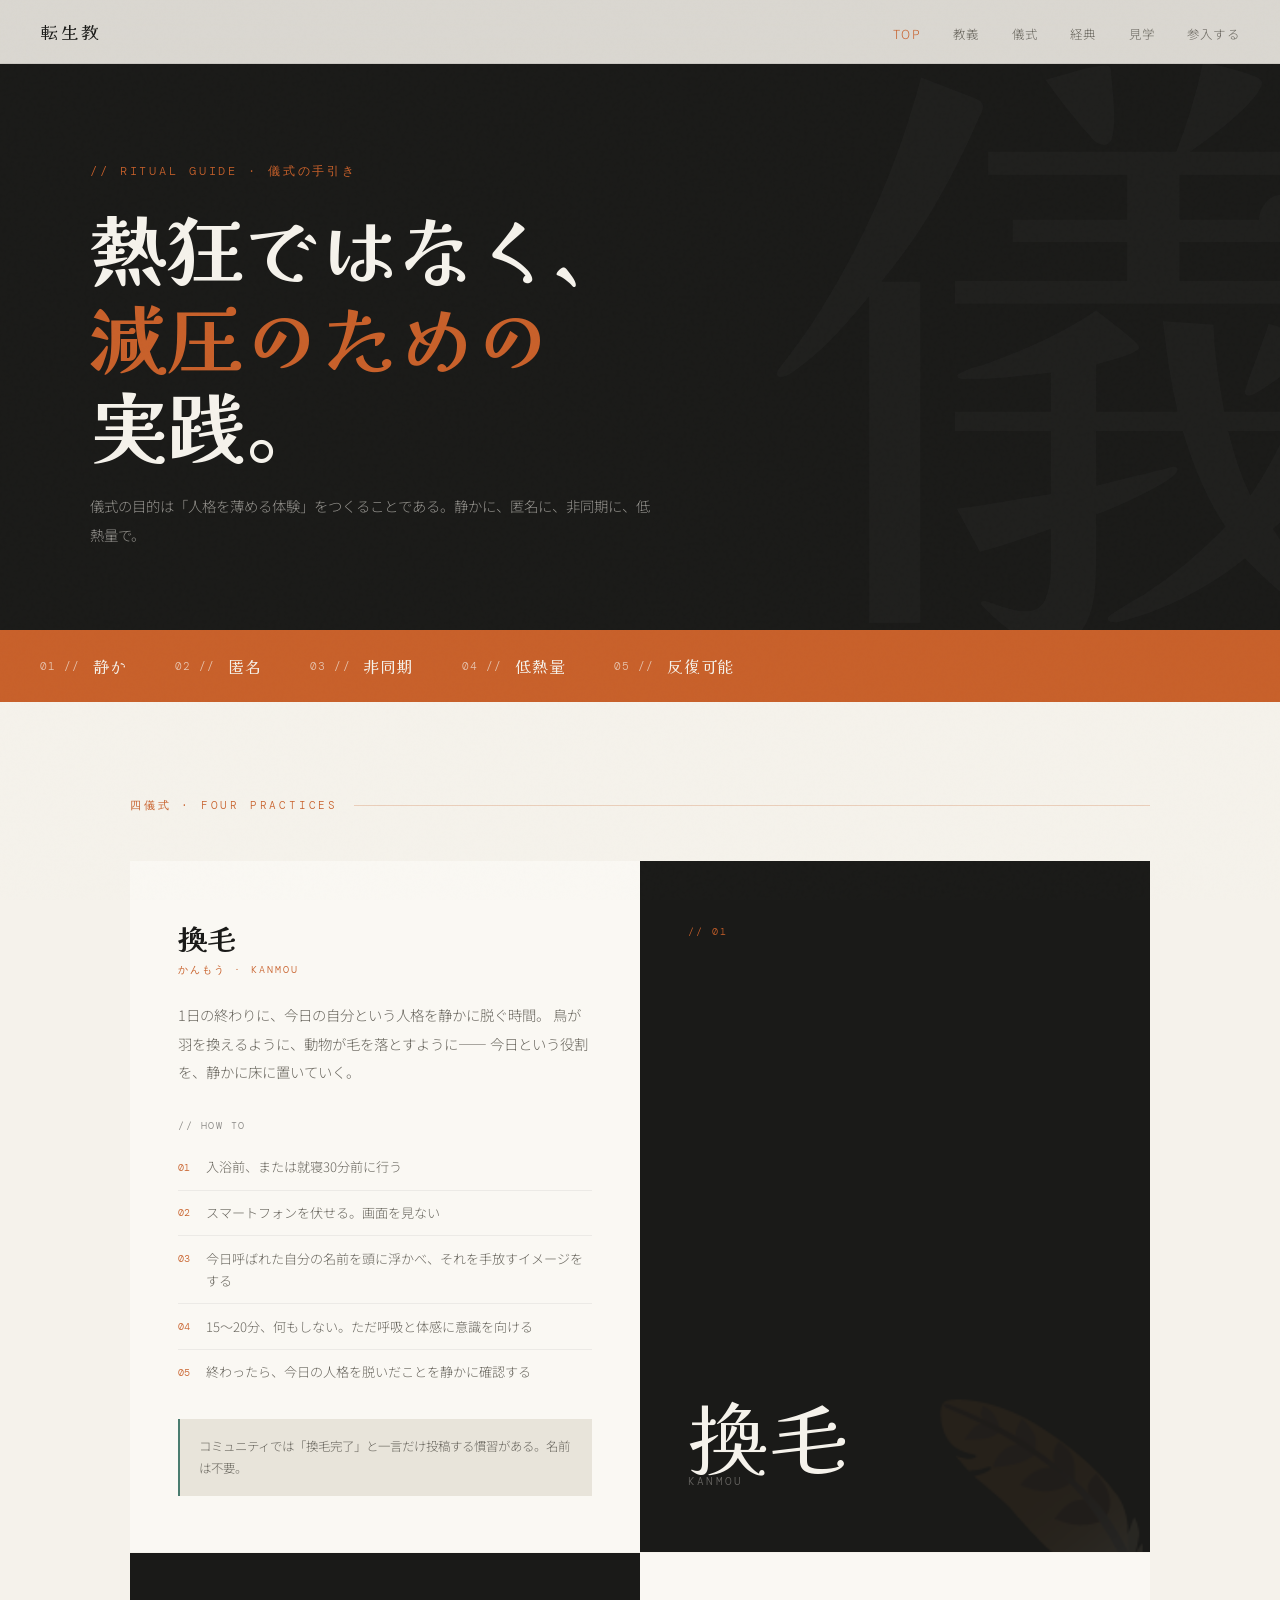
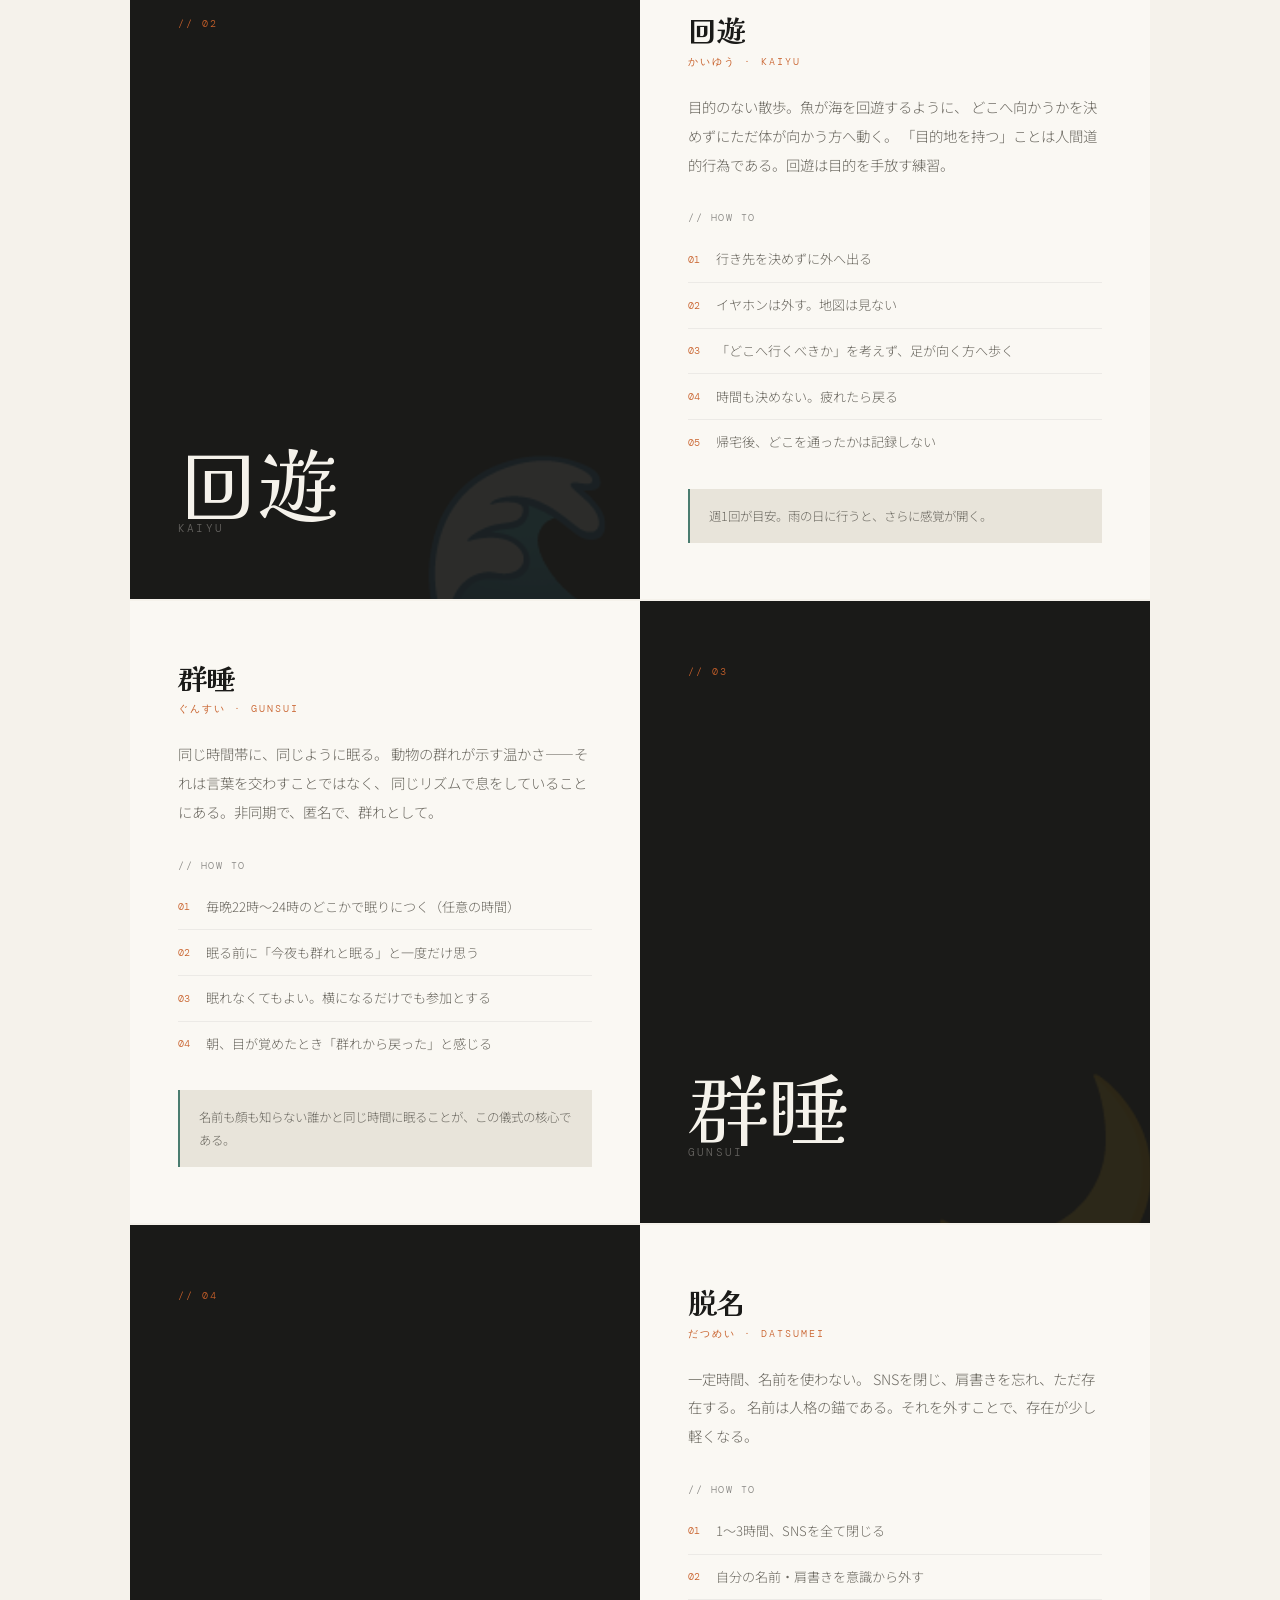
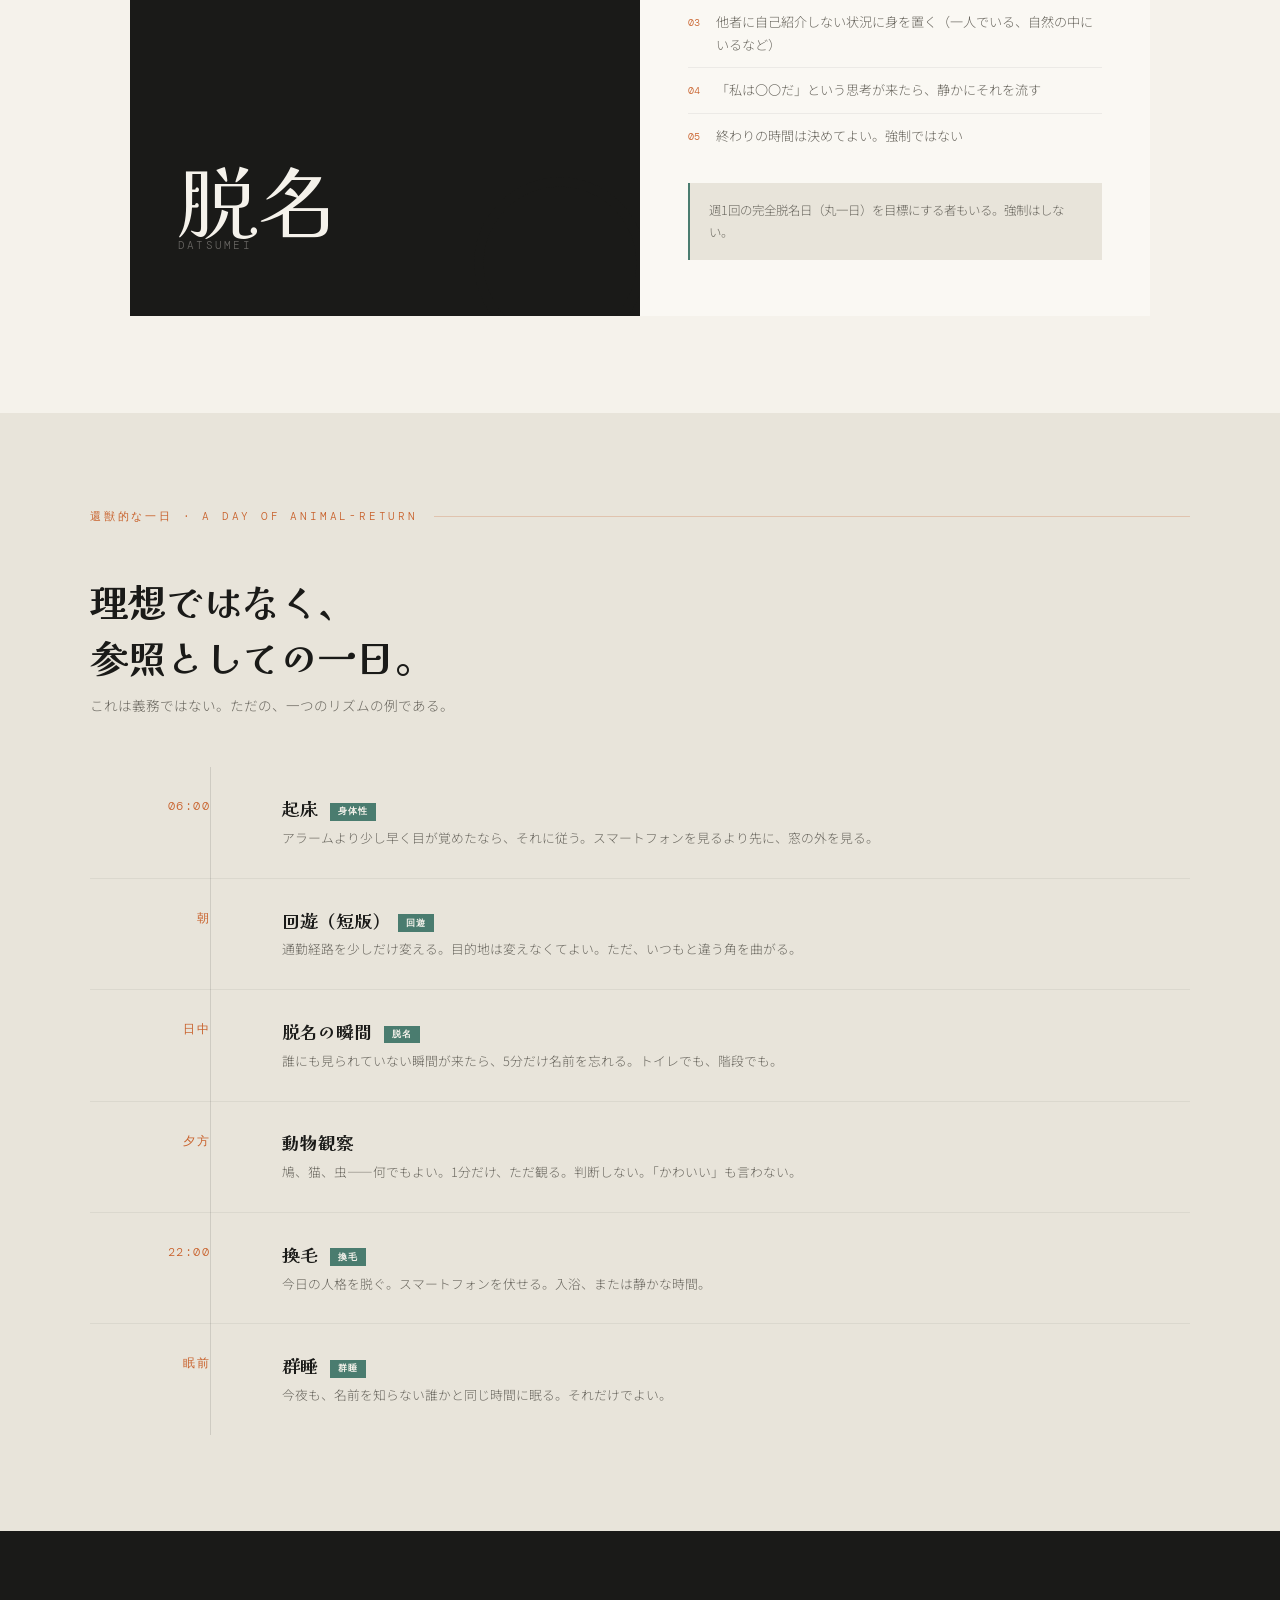
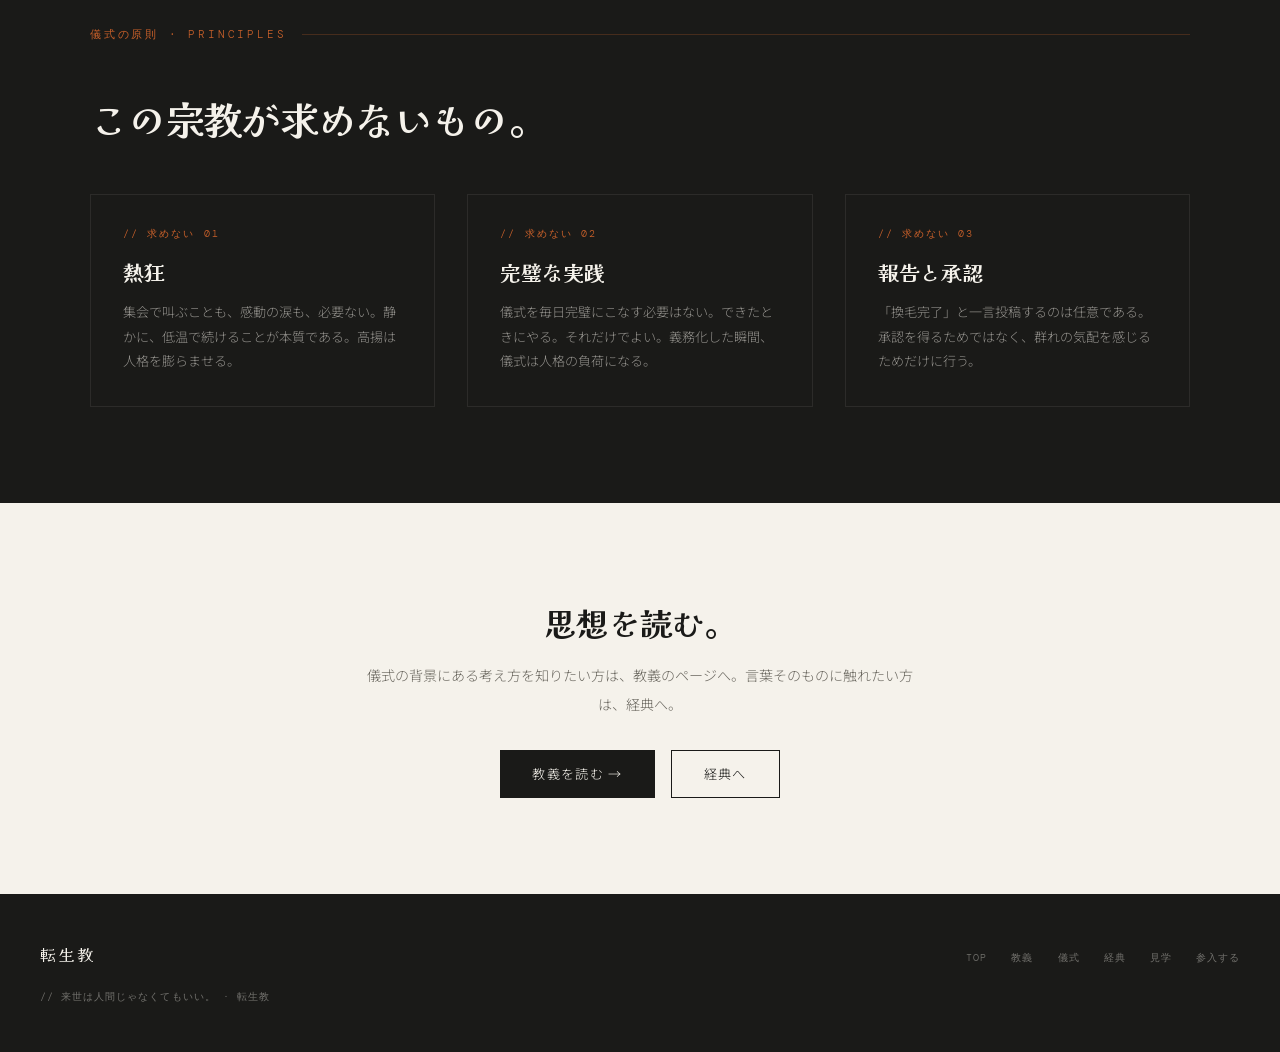
==== commit b0c8af55: "Add files via upload" ====
--- a/gishiki.html
+++ b/gishiki.html
@@ -2,8 +2,24 @@
 <html lang="ja">
 <head>
 <meta charset="UTF-8">
-<meta name="viewport" content="width=device-width, initial-scale=1.0">
+  <link rel="icon" type="image/svg+xml" href="favicon.svg">
+  <meta name="viewport" content="width=device-width, initial-scale=1.0">
 <title>儀式の手引き — 転生教</title>
+<meta name="description" content="転生教の儀式の手引き。換毛、回遊、群睡、脱名を通して、人格を薄める体験をつくる実践集。">
+<link rel="canonical" href="gishiki.html">
+<meta property="og:site_name" content="転生教">
+<meta property="og:title" content="儀式の手引き — 転生教">
+<meta property="og:description" content="転生教の儀式の手引き。換毛、回遊、群睡、脱名を通して、人格を薄める体験をつくる実践集。">
+<meta property="og:type" content="website">
+<meta property="og:url" content="gishiki.html">
+<meta property="og:image" content="ogp.png">
+<meta property="og:image:width" content="1200">
+<meta property="og:image:height" content="630">
+<meta property="og:locale" content="ja_JP">
+<meta name="twitter:card" content="summary_large_image">
+<meta name="twitter:title" content="儀式の手引き — 転生教">
+<meta name="twitter:description" content="転生教の儀式の手引き。換毛、回遊、群睡、脱名を通して、人格を薄める体験をつくる実践集。">
+<meta name="twitter:image" content="ogp.png">
 <link href="https://fonts.googleapis.com/css2?family=Kaisei+Decol:wght@400;700&family=Noto+Sans+JP:wght@300;400;500&family=DM+Mono:ital@0;1&display=swap" rel="stylesheet">
 <style>
 :root {
@@ -386,10 +402,11 @@
 <nav>
   <a href="index.html" class="nav-logo">転生教</a>
   <ul class="nav-links">
-    <li><a href="index.html">TOP</a></li>
+    <li><a href="index.html" class="active">TOP</a></li>
     <li><a href="kyogi.html">教義</a></li>
-    <li><a href="gishiki.html" class="active">儀式</a></li>
+    <li><a href="gishiki.html">儀式</a></li>
     <li><a href="kyoten.html">経典</a></li>
+    <li><a href="kengaku.html">見学</a></li>
     <li><a href="sannyu.html">参入する</a></li>
   </ul>
 </nav>
@@ -650,6 +667,7 @@
     <li><a href="kyogi.html">教義</a></li>
     <li><a href="gishiki.html">儀式</a></li>
     <li><a href="kyoten.html">経典</a></li>
+    <li><a href="kengaku.html">見学</a></li>
     <li><a href="sannyu.html">参入する</a></li>
   </ul>
   <span class="footer-copy">// 来世は人間じゃなくてもいい。 · 転生教</span>
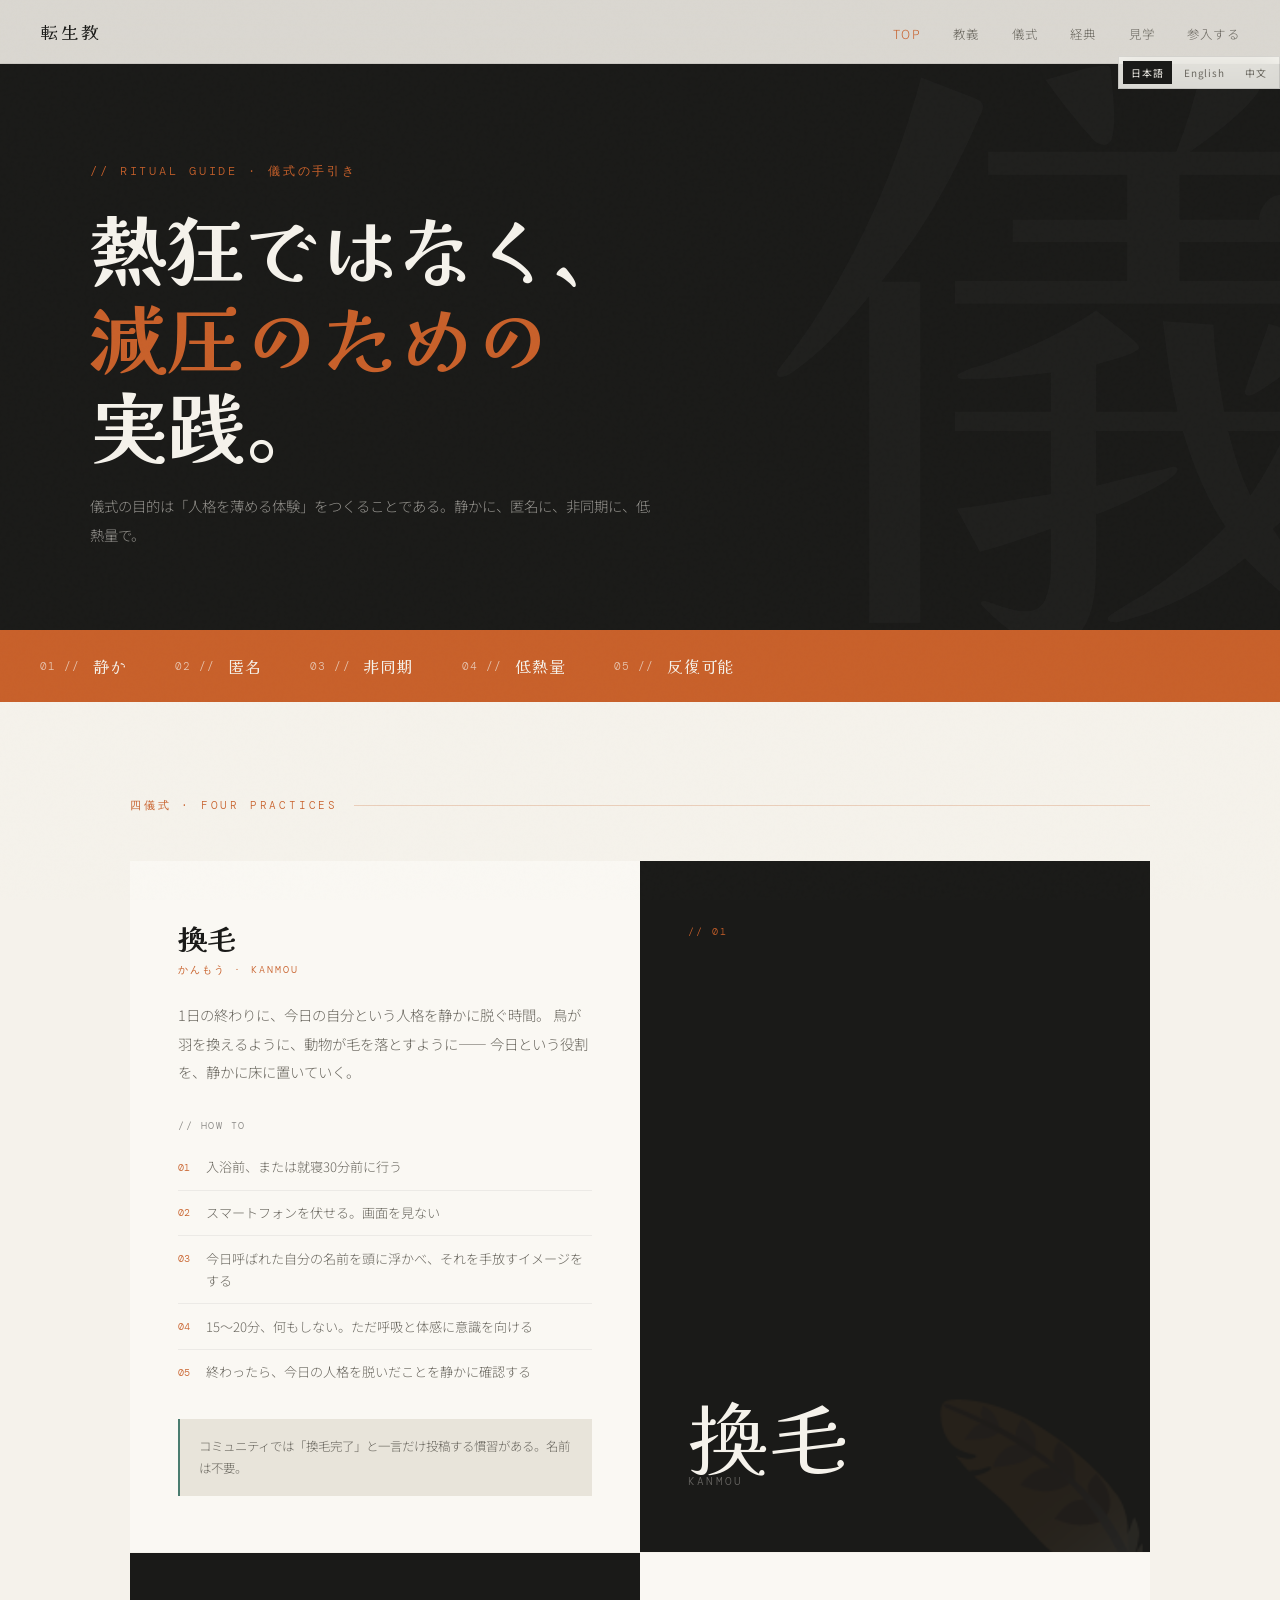
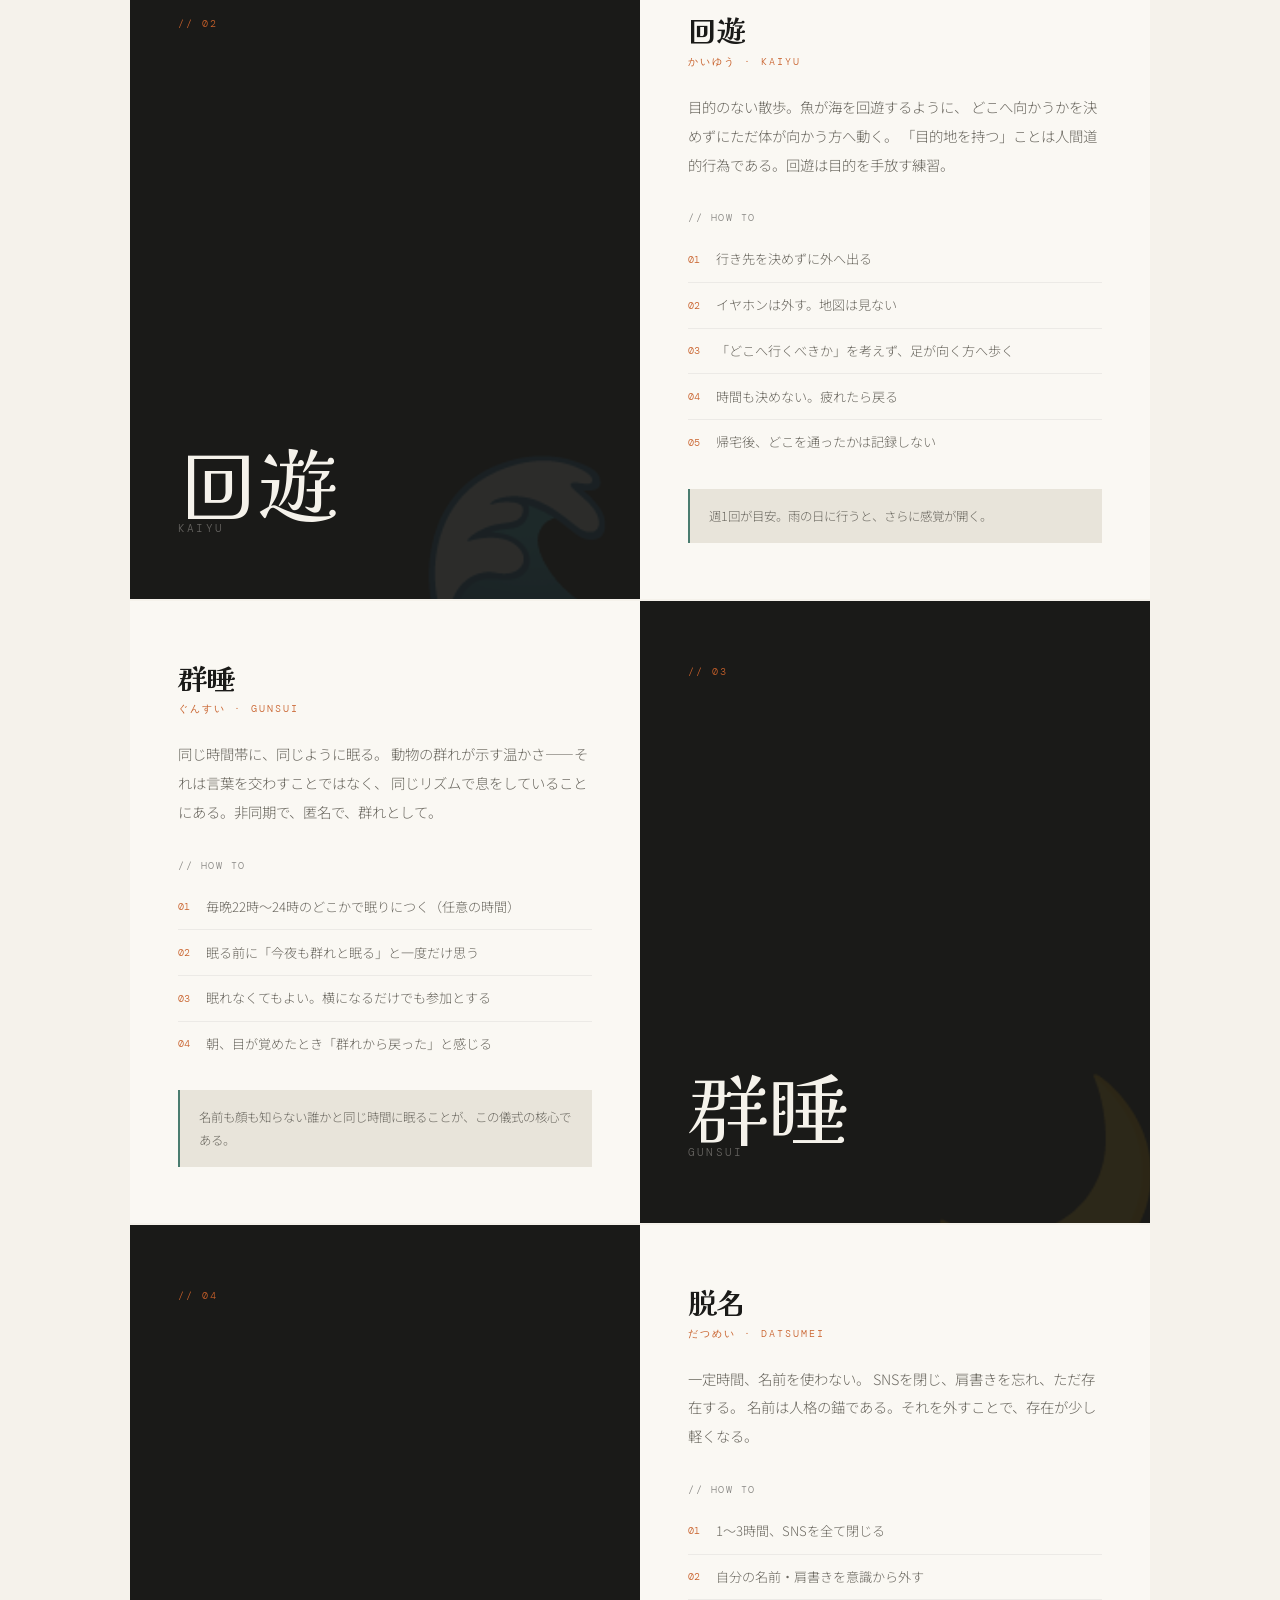
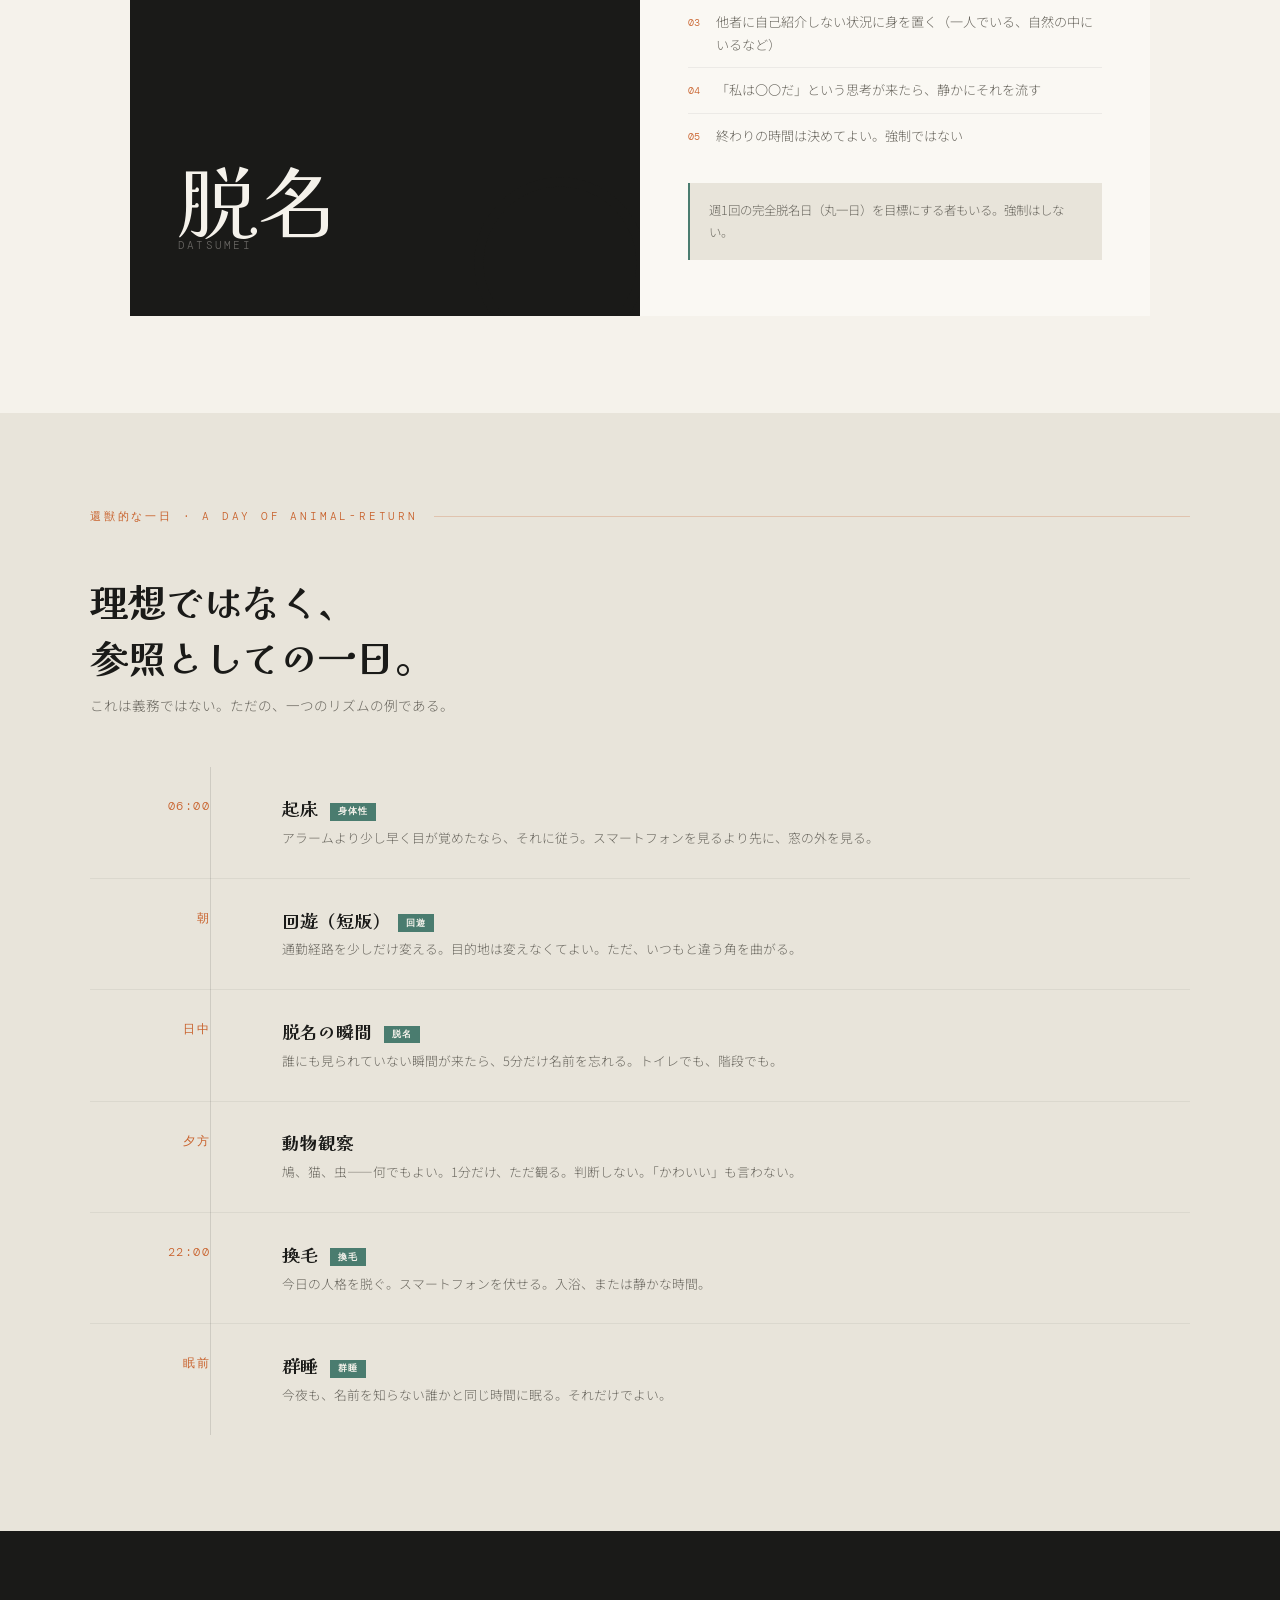
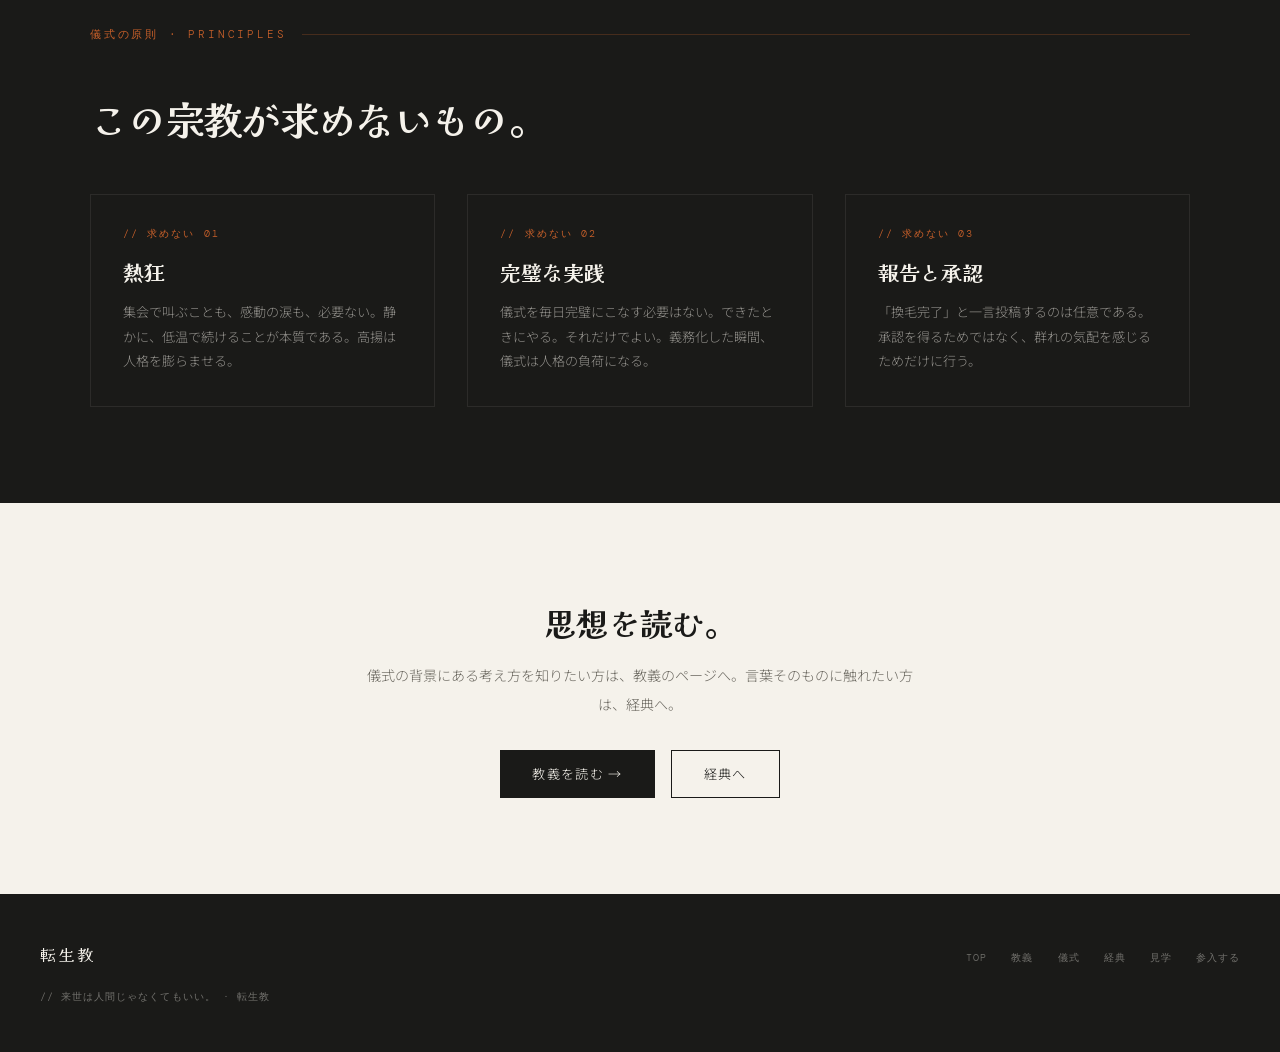
==== commit 4805b2f6: "Add files via upload" ====
--- a/gishiki.html
+++ b/gishiki.html
@@ -673,5 +673,6 @@
   <span class="footer-copy">// 来世は人間じゃなくてもいい。 · 転生教</span>
 </footer>
 
+<script src="i18n.js"></script>
 </body>
 </html>
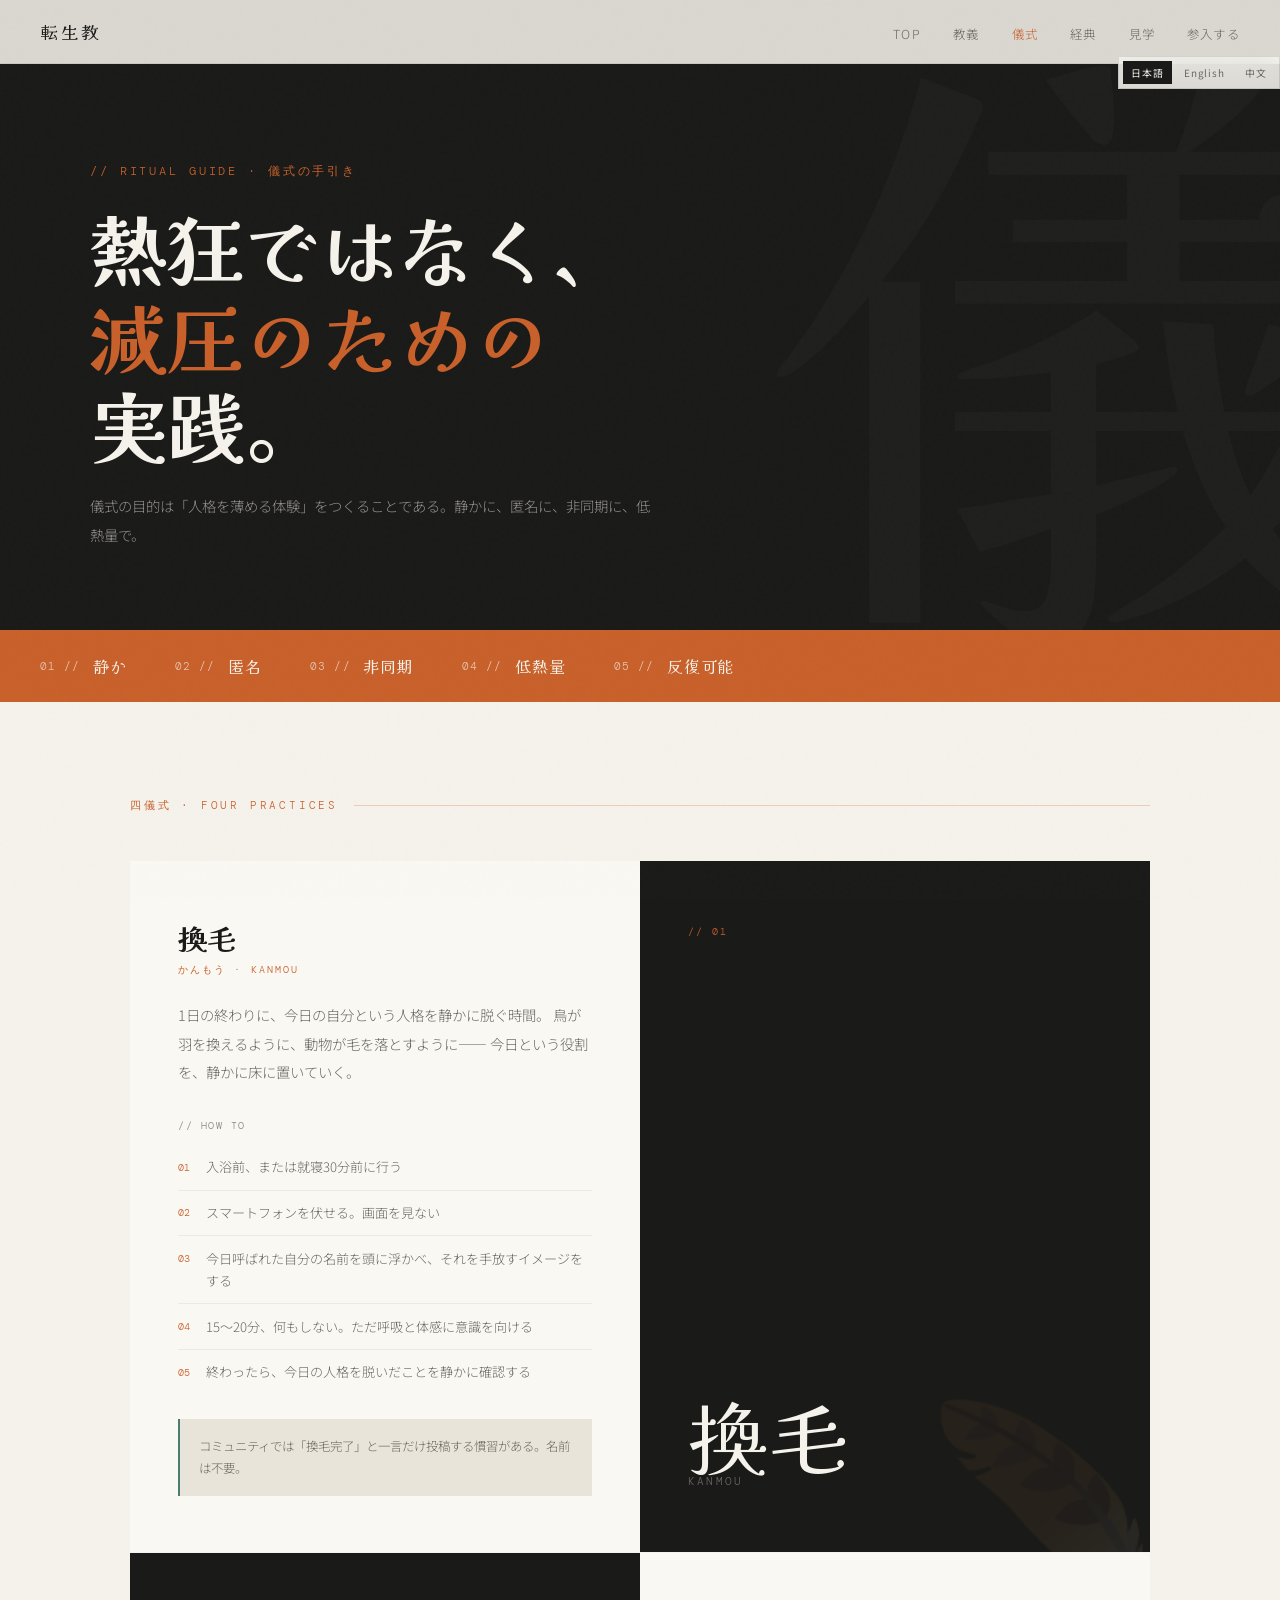
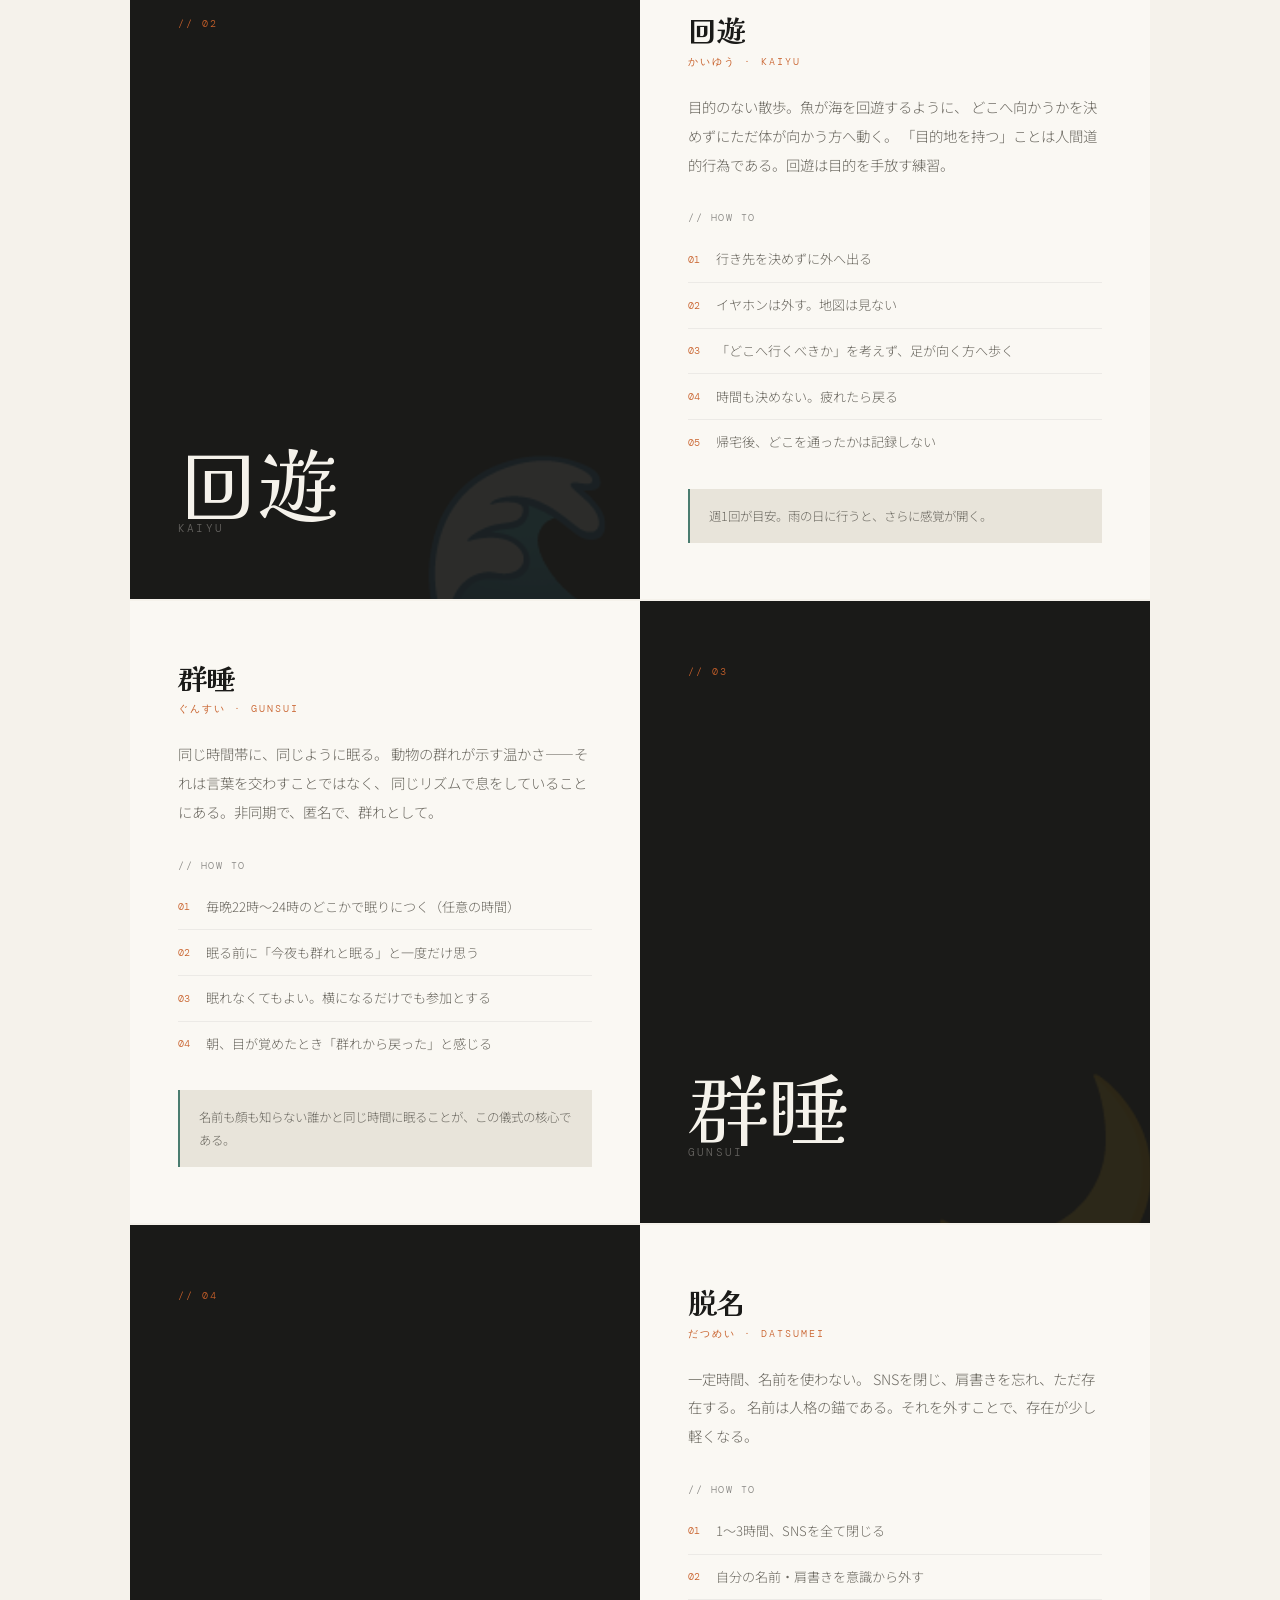
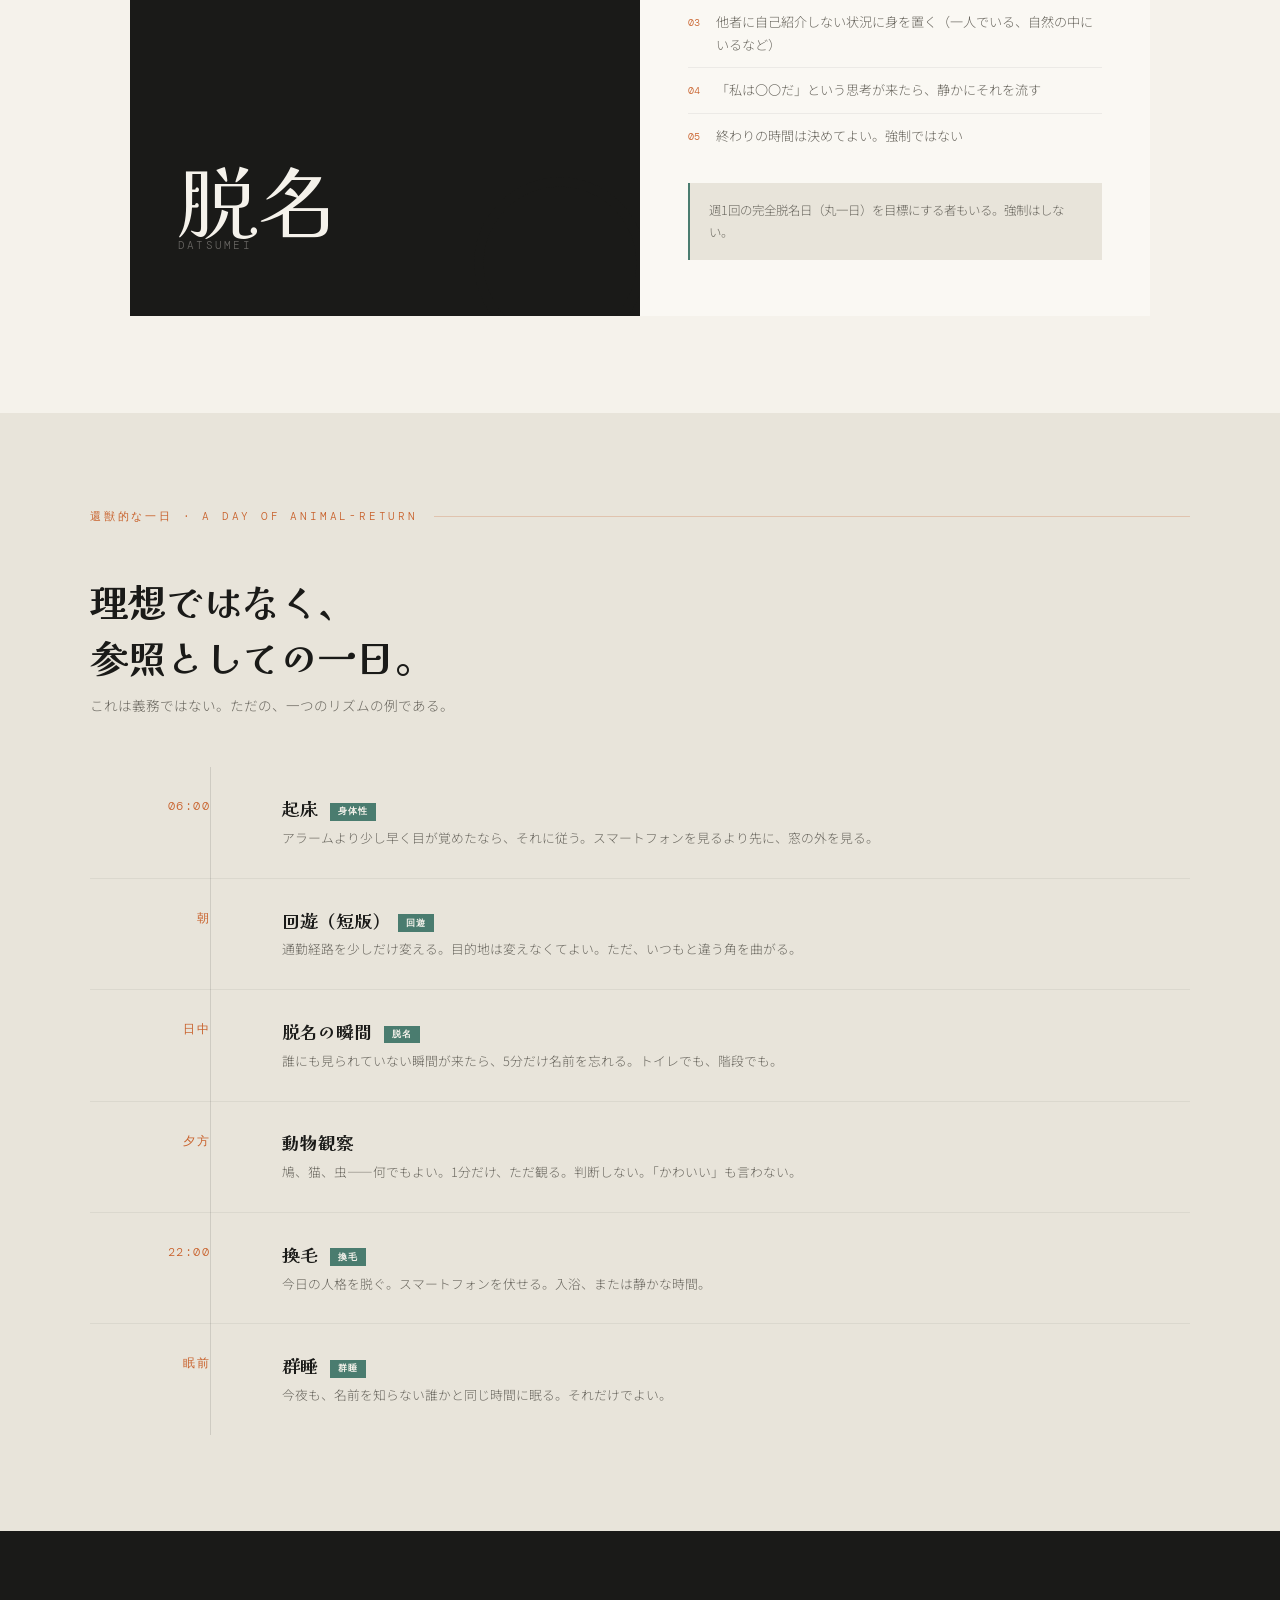
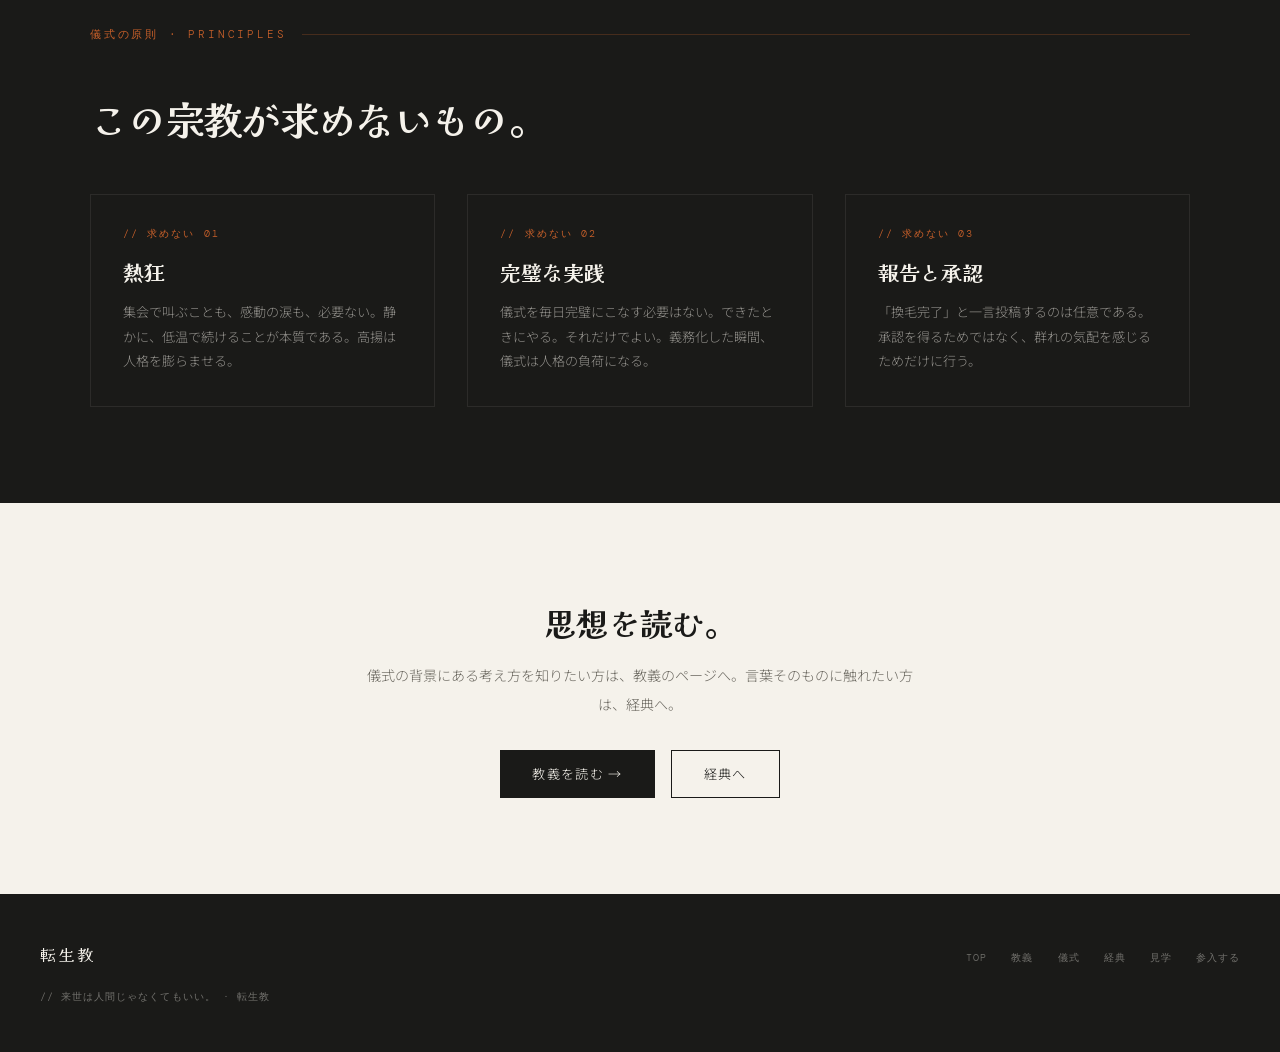
==== commit 5acfcb9a: "Add files via upload" ====
--- a/gishiki.html
+++ b/gishiki.html
@@ -389,11 +389,22 @@
   .ritual-visual { min-height: 220px; }
   .principles-grid { grid-template-columns: 1fr; }
 }
-@media (max-width: 600px) {
-  nav { padding:1rem 1.5rem; }
-  .nav-links { display:none; }
-  .rhythm-timeline::before { left: 80px; }
-  .rhythm-item { grid-template-columns: 80px 1fr; }
+@media (max-width:600px) {
+  nav {
+    padding: 0.8rem 1rem;
+    align-items: flex-start;
+    flex-direction: column;
+    gap: 0.7rem;
+  }
+
+  .nav-links {
+    display: flex;
+    width: 100%;
+    gap: 1rem;
+    overflow-x: auto;
+    padding-bottom: 0.2rem;
+    white-space: nowrap;
+  }
 }
 </style>
 </head>
@@ -402,9 +413,9 @@
 <nav>
   <a href="index.html" class="nav-logo">転生教</a>
   <ul class="nav-links">
-    <li><a href="index.html" class="active">TOP</a></li>
+    <li><a href="index.html">TOP</a></li>
     <li><a href="kyogi.html">教義</a></li>
-    <li><a href="gishiki.html">儀式</a></li>
+    <li><a href="gishiki.html" class="active">儀式</a></li>
     <li><a href="kyoten.html">経典</a></li>
     <li><a href="kengaku.html">見学</a></li>
     <li><a href="sannyu.html">参入する</a></li>
